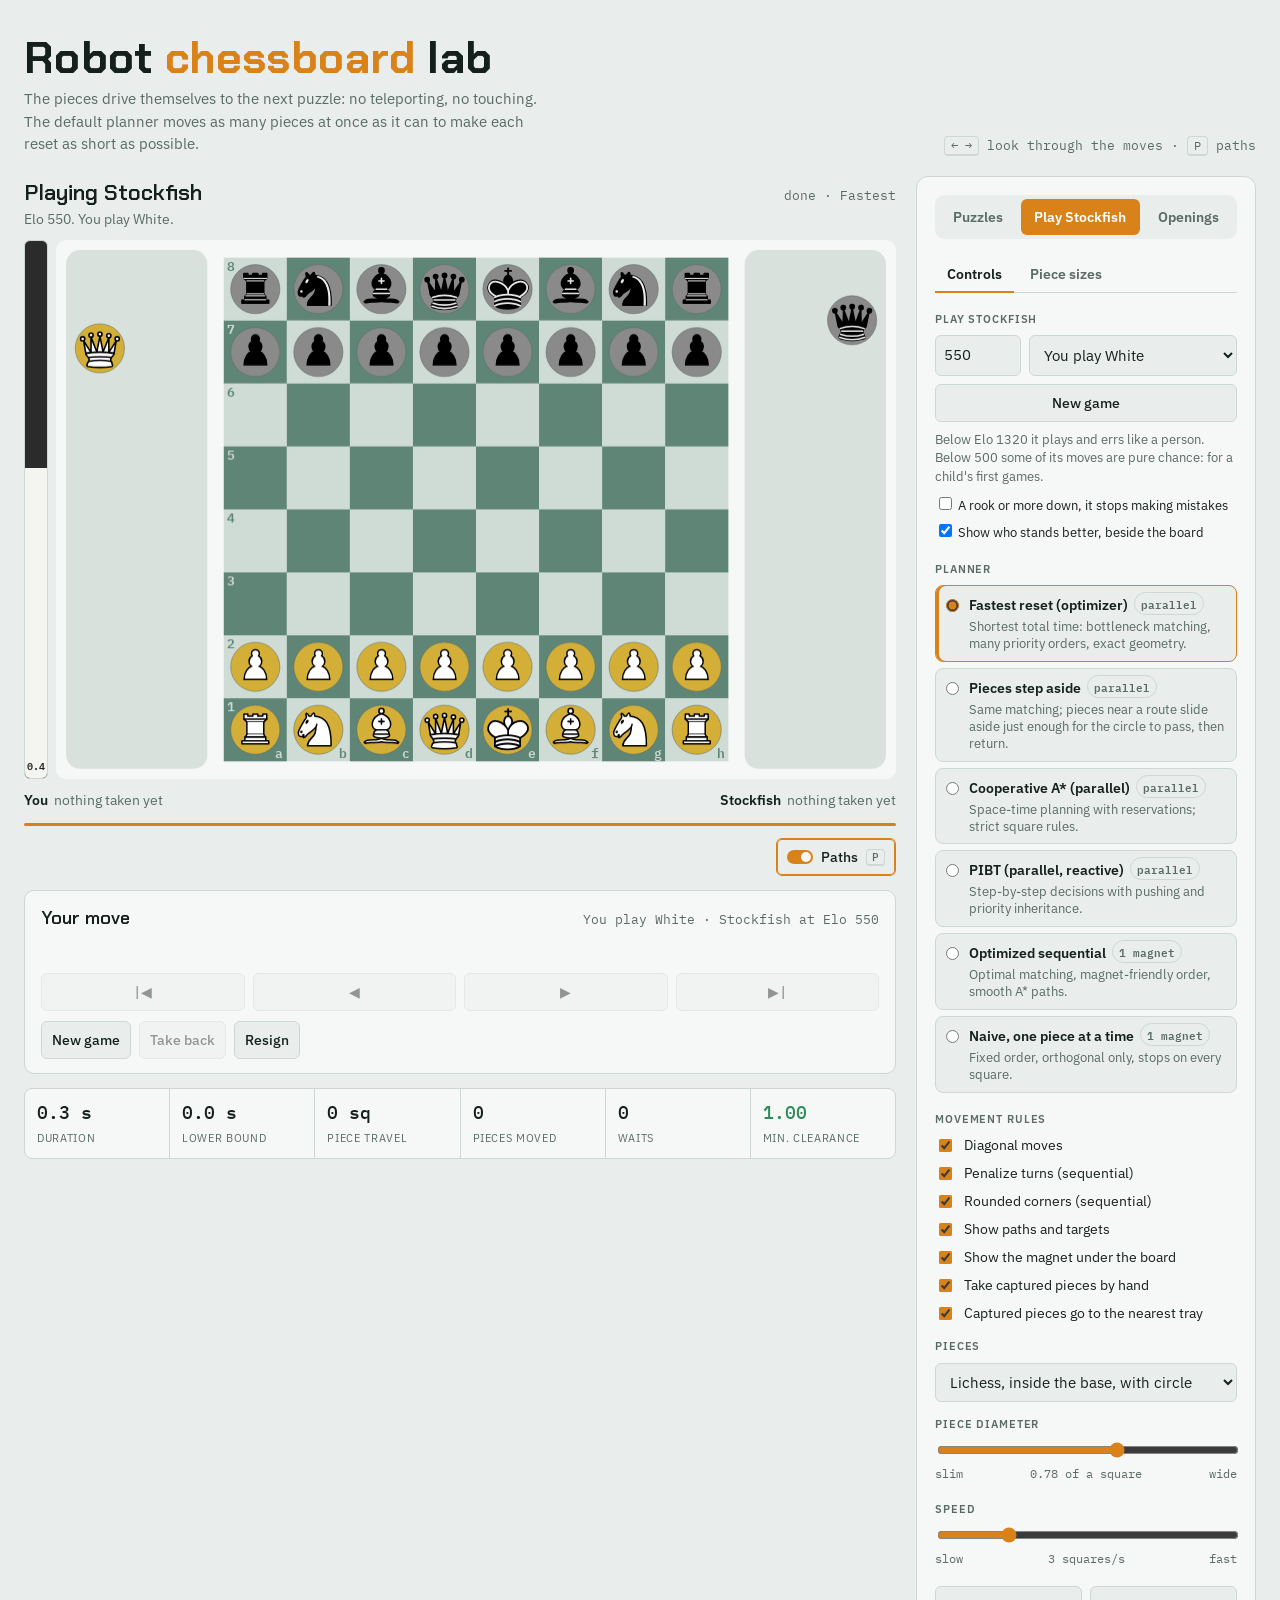
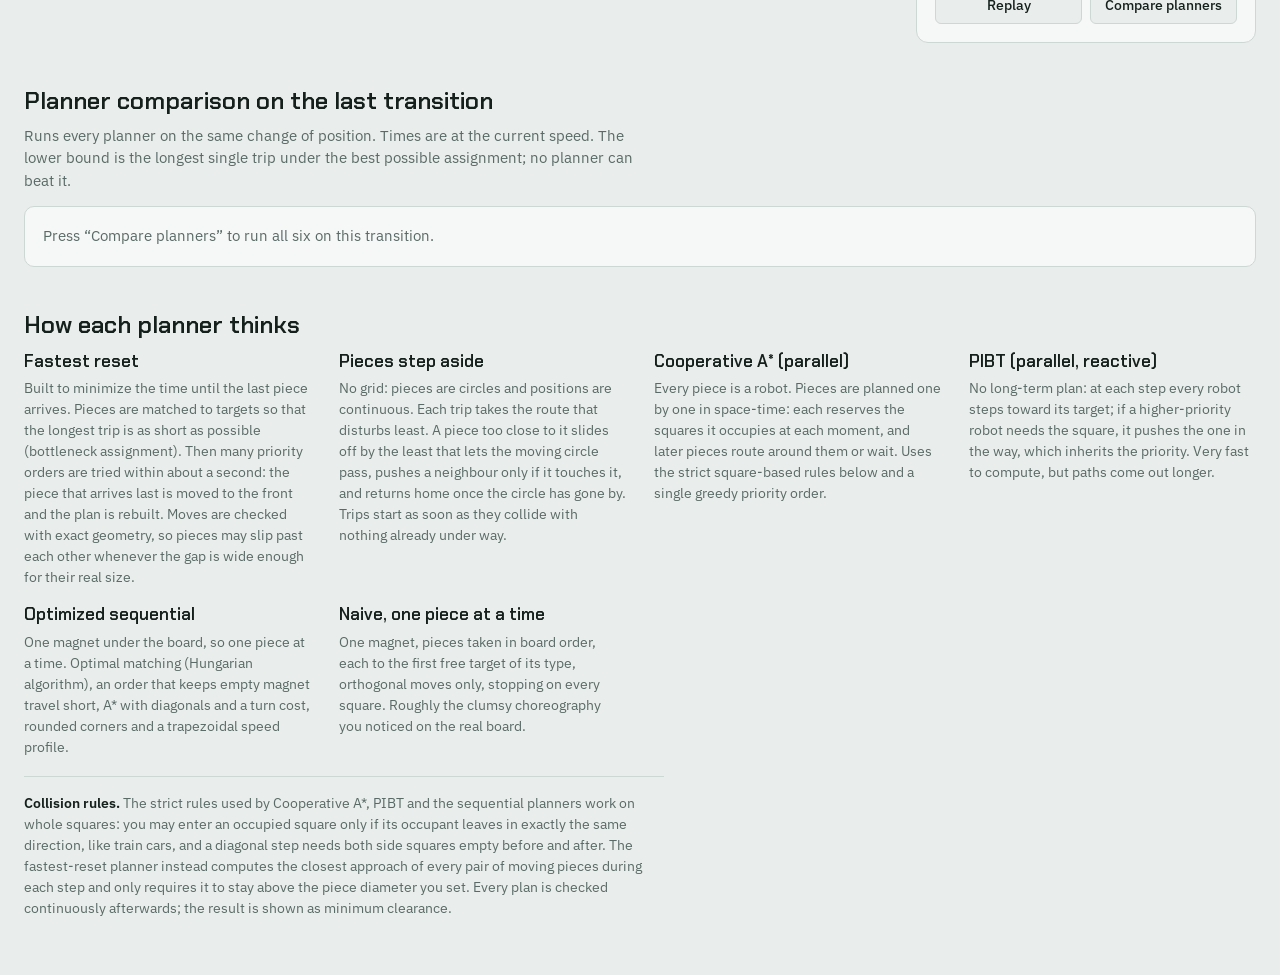
==== static/index.html @ 32d46087 "Openings: the bar showing who stands better, in its games too The bar came only under Play Stockfish" ====
<!doctype html>
<html lang="en">
<head>
<meta charset="utf-8">
<meta name="viewport" content="width=device-width, initial-scale=1, viewport-fit=cover">
<title>Robot Chessboard Lab</title>
<link rel="preconnect" href="https://fonts.googleapis.com">
<link rel="stylesheet" href="https://fonts.googleapis.com/css2?family=Chakra+Petch:wght@500;600;700&family=IBM+Plex+Sans:wght@400;500;600&family=IBM+Plex+Mono:wght@400;500&display=swap">
<link rel="stylesheet" href="css/style.css?v=20261108f">
</head>
<body>
<div class="wrap">
  <header>
    <div>
      <h1>Robot <span>chessboard</span> lab</h1>
      <p class="lede">The pieces drive themselves to the next puzzle: no teleporting, no touching. The default planner moves as many pieces at once as it can to make each reset as short as possible.</p>
    </div>
    <div class="clock" id="keysHelp"><span class="kbd">Space</span> random · <span class="kbd">← →</span> previous / next · <span class="kbd">R</span> reset · <span class="kbd">P</span> paths</div>
  </header>

  <div class="main">
    <div class="stage">
      <div class="readout">
        <div><div class="pz-name"><span id="pzName">Starting position</span> <span class="pz-done" id="pzDone" hidden>✓ Solved</span></div><div class="pz-desc" id="pzDesc">All 32 pieces on their home squares.</div></div>
        <div class="clock" id="clock">ready</div>
      </div>
      <div class="board-row">
        <div class="eval" id="evalBar" role="img" aria-label="Who stands better" hidden><i id="evalWhite"></i><span id="evalLabel"></span></div>
        <canvas id="cv" width="1270" height="860" aria-label="Chessboard with side trays for pieces not in play"></canvas>
      </div>
      <div class="material" id="material" hidden>
        <div class="mat-side" id="matYou"></div>
        <div class="mat-side" id="matBot"></div>
      </div>
      <div class="bar"><i id="prog"></i></div>
      <div class="toolbar">
        <button class="btn" id="prevBtn" type="button"><span aria-hidden="true">◀</span> Previous puzzle <span class="kbd">←</span></button>
        <button class="btn" id="gHint" type="button" hidden>Hint</button>
        <button class="btn" id="gSolution" type="button" hidden>Show solution</button>
        <button class="btn" id="nextBtn" type="button">Next puzzle <span aria-hidden="true">▶</span> <span class="kbd">→</span></button>
        <button class="btn" id="unsolvedBtn" type="button" hidden>Next unsolved</button>
        <span class="spacer"></span>
        <button class="btn toggle" id="trailBtn" type="button" aria-pressed="true"><i></i> Paths <span class="kbd">P</span></button>
      </div>
      <div class="game" id="game" hidden>
        <div class="game-head"><div class="game-status" id="gStatus">Your move</div><div class="clock" id="gMode"></div></div>
        <div class="moves" id="gMoves"></div>
        <div class="row game-promo" id="gPromo" hidden>
          <button class="btn" type="button" data-promo="Q">Queen</button>
          <button class="btn" type="button" data-promo="R">Rook</button>
          <button class="btn" type="button" data-promo="B">Bishop</button>
          <button class="btn" type="button" data-promo="N">Knight</button>
        </div>
        <div class="row game-nav" id="gNav" hidden>
          <button class="btn" id="gFirst" type="button" title="First position (↑ or Home)" aria-label="First position">|◀</button>
          <button class="btn" id="gBack" type="button" title="Move back (←)" aria-label="Move back">◀</button>
          <button class="btn" id="gForward" type="button" title="Move forward (→)" aria-label="Move forward">▶</button>
          <button class="btn" id="gLive" type="button" title="Back to the current move (↓ or End)" aria-label="Back to the current move">▶|</button>
        </div>
        <div class="row">
          <button class="btn" id="gNext" type="button" hidden>Next unsolved <span aria-hidden="true">▶</span></button>
          <button class="btn" id="gRestart" type="button">Restart position</button>
          <button class="btn" id="gUndo" type="button" hidden>Take back</button>
          <button class="btn" id="gResign" type="button" hidden>Resign</button>
        </div>
      </div>
      <div class="stats" id="stats"></div>
      <div class="note" id="note"></div>
    </div>

    <aside>
      <div class="mode-tabs" role="tablist" aria-label="What to do">
        <button class="mode-tab on" id="modePuzzles" type="button">Puzzles</button>
        <button class="mode-tab" id="modePlay" type="button">Play Stockfish</button>
        <button class="mode-tab" id="modeOpenings" type="button">Openings</button>
      </div>
      <div class="side-tabs" role="tablist">
        <button class="side-tab on" id="tabMain" type="button">Controls</button>
        <button class="side-tab" id="tabSizes" type="button">Piece sizes</button>
      </div>
      <div class="panel-sizes" id="panelSizes" hidden>
        <p class="sub" style="margin:0 0 12px;font-size:13px">How much of its circle each symbol fills. At 100% it touches the circle. The board shows every change at once.</p>
        <p class="sub" id="sizesNote" style="margin:0 0 12px;font-size:13px;color:var(--warn)" hidden>These sizes apply to the two “inside the base” themes. Choose one under Controls to see them.</p>
        <div id="sizesRows"></div>
        <button class="btn" id="sizesReset" type="button" style="width:100%;margin-top:12px">Back to the default sizes</button>
        <p class="lbl" style="margin-top:18px">Inside the circle</p>
        <div class="fill-row"><label><input type="checkbox" id="fillOnw" checked> White pieces: fill</label><input type="color" id="fillColorw" value="#d4af37" aria-label="Fill colour for White"></div>
        <div class="fill-row"><label><input type="checkbox" id="fillOnb" checked> Black pieces: fill</label><input type="color" id="fillColorb" value="#8a8a8a" aria-label="Fill colour for Black"></div>
        <p class="sub" style="margin:6px 0 0;font-size:12.5px">Unticked, the space around the symbol stays transparent.</p>
      </div>
      <div class="panel-main" id="panelMain">
      <div class="mode-pane" id="panePuzzles">
      <div class="progress" id="progressBox" hidden>
        <div class="progress-head"><b id="progressText"></b><span id="progressPct"></span></div>
        <div class="progress-bar"><i id="progressFill"></i></div>
        <div class="progress-foot"><span id="progressChapter"></span><button class="link-btn" id="progressReset" type="button">Reset progress</button></div>
      </div>
      <div class="pz-help" id="pzHelp"><b id="pzHelpTitle"></b><p id="pzHelpText"></p></div>
      <button class="go" id="goBtn" type="button">Random puzzle <small id="queueTag">→</small></button>
      <button class="btn" id="resetBtn" type="button">Reset board to starting position</button>
      <div>
        <div id="bookWrap" hidden>
        <p class="lbl">Book</p>
        <select id="bookSel" aria-label="Book" style="margin-bottom:14px"></select>
        </div>
        <div id="poolWrap">
        <p class="lbl" id="poolLbl">Random from</p>
        <select id="poolSel" aria-label="Random pool">
          <option value="all">All positions</option>
        </select>
        </div>
        <p class="lbl" id="pickLbl" style="margin-top:14px">Or pick one</p>
        <select id="pzSel" aria-label="Pick a puzzle"></select>
      </div>
      </div>
      <div class="mode-pane" id="panePlay" hidden>
      <div>
        <p class="lbl">Play Stockfish</p>
        <div class="row">
          <input type="number" id="botElo" min="100" max="3000" step="50" value="550" aria-label="Stockfish Elo" title="Elo, 100 to 3000">
          <select id="botColor" aria-label="Your color">
            <option value="w">You play White</option>
            <option value="b">You play Black</option>
            <option value="r">Random color</option>
          </select>
        </div>
        <button class="btn" id="botBtn" type="button" style="width:100%;margin-top:8px">New game</button>
        <p class="sub" style="margin:8px 0 0;font-size:12.5px">Below Elo 1320 it plays and errs like a person. Below 500 some of its moves are pure chance: for a child's first games.</p>
        <label style="display:block;margin-top:8px;font-size:13px"><input type="checkbox" id="botFight"> A rook or more down, it stops making mistakes</label>
        <label style="display:block;margin-top:6px;font-size:13px"><input type="checkbox" id="evalOn" checked> Show who stands better, beside the board</label>
      </div>
      </div>
      <div class="mode-pane" id="paneOpenings" hidden>
      <div class="ex-setup">
        <div>
          <p class="lbl">I play</p>
          <div class="seg" id="opSide" role="group" aria-label="Your color">
            <button type="button" data-side="w" class="on">White</button><button type="button" data-side="b">Black</button>
          </div>
        </div>
        <div>
          <p class="lbl">Stockfish Elo</p>
          <input type="number" id="opElo" min="100" max="3000" step="50" value="550" aria-label="Stockfish Elo">
        </div>
      </div>
      <button class="go" id="opStart" type="button">New game</button>
      <div class="op-pick" id="exNow"><span class="lbl">Now</span><b id="exNowName">Starting position</b><small id="exNowMoves">Press New game, then pick an opening below: its ghosts show where your pieces go.</small></div>
      <div class="op-pick op-follow" id="exPick" hidden>
        <span class="lbl">You follow</span><b id="exPickName"></b><small id="exPickMoves"></small>
        <div class="row" style="margin-top:8px"><button class="btn" id="exPlay" type="button">Play</button><button class="btn" id="exDrop" type="button">Stop following</button></div>
      </div>
      <div>
        <p class="lbl">Openings still possible · <span id="exCount"></span></p>
        <input type="search" class="op-search" id="opSearch" placeholder="Filter: Najdorf, B90, Ng5" aria-label="Filter the openings" autocomplete="off" hidden>
        <div class="op-list" id="opList"></div>
      </div>
      <label class="op-adv"><input type="checkbox" id="opAdv"> Advanced: show every variation, and a filter</label>
      <label class="op-adv"><input type="checkbox" id="exAlong" checked> Stockfish plays along with the opening you follow</label>
      <label class="op-adv"><input type="checkbox" id="evalOnOp" checked> Show who stands better, beside the board</label>
      <label><span class="lbl">Ghosts</span>
        <select id="opGhosts"><option value="all">All your pieces, at once</option><option value="next">Only your next move</option><option value="off">None</option></select></label>
      <p class="sub" style="margin:0;font-size:12.5px">The list keeps only the openings your game can still turn into, and shrinks with every move, transpositions included. Names and moves: lichess-org/chess-openings (3,865 openings).</p>
      </div>
      <div>
        <p class="lbl">Planner</p>
        <div class="algos" id="algos"></div>
      </div>
      <div>
        <p class="lbl">Movement rules</p>
        <div class="rules">
          <label><input type="checkbox" id="optDiag" checked> Diagonal moves</label>
          <label><input type="checkbox" id="optTurn" checked> Penalize turns (sequential)</label>
          <label><input type="checkbox" id="optSmooth" checked> Rounded corners (sequential)</label>
          <label><input type="checkbox" id="optTrails" checked> Show paths and targets</label>
          <label><input type="checkbox" id="optCar" checked> Show the magnet under the board</label>
          <label><input type="checkbox" id="optHand" checked> Take captured pieces by hand</label>
          <label><input type="checkbox" id="optSide" checked> Captured pieces go to the nearest tray</label>
        </div>
        <p class="lbl" style="margin-top:14px">Pieces</p>
        <select id="pieceTheme" aria-label="Piece theme">
          <option value="discs">Discs</option>
          <option value="classic">Lichess</option>
          <option value="true">Lichess, inside the base</option>
          <option value="ring" selected>Lichess, inside the base, with circle</option>
        </select>
        <p class="lbl" style="margin-top:14px">Piece diameter</p>
        <input type="range" id="diam" min="0.6" max="0.9" step="0.02" value="0.76" aria-label="Piece diameter">
        <div class="speed"><span>slim</span><span id="diamVal">0.76 of a square</span><span>wide</span></div>
      </div>
      <div>
        <p class="lbl">Speed</p>
        <input type="range" id="speed" min="1" max="10" step="0.5" value="3" aria-label="Speed">
        <div class="speed"><span>slow</span><span id="speedVal">3 squares/s</span><span>fast</span></div>
      </div>
      <div class="row">
        <button class="btn" id="replayBtn" type="button" disabled>Replay</button>
        <button class="btn" id="cmpBtn" type="button" disabled>Compare planners</button>
      </div>
      </div>
    </aside>
  </div>

  <section>
    <h2>Planner comparison on the last transition</h2>
    <p class="sub" id="cmpSub">Runs every planner on the same change of position. Times are at the current speed. The lower bound is the longest single trip under the best possible assignment; no planner can beat it.</p>
    <div class="tablewrap"><div class="empty" id="cmpEmpty">The comparison appears after the first transition.</div><table id="cmpTable" hidden>
      <thead><tr><th>Planner</th><th class="num">Duration</th><th class="num">vs. lower bound</th><th class="num">Piece travel</th><th class="num">Empty magnet travel</th><th class="num">Pieces moved</th><th class="num">Detours / waits</th><th class="num">Min. clearance</th><th class="num">Compute</th><th></th></tr></thead>
      <tbody id="cmpBody"></tbody></table></div>
  </section>

  <section>
    <h2>How each planner thinks</h2>
    <div class="cols">
      <article><h3>Fastest reset</h3><p>Built to minimize the time until the last piece arrives. Pieces are matched to targets so that the longest trip is as short as possible (bottleneck assignment). Then many priority orders are tried within about a second: the piece that arrives last is moved to the front and the plan is rebuilt. Moves are checked with exact geometry, so pieces may slip past each other whenever the gap is wide enough for their real size.</p></article>
      <article><h3>Pieces step aside</h3><p>No grid: pieces are circles and positions are continuous. Each trip takes the route that disturbs least. A piece too close to it slides off by the least that lets the moving circle pass, pushes a neighbour only if it touches it, and returns home once the circle has gone by. Trips start as soon as they collide with nothing already under way.</p></article>
      <article><h3>Cooperative A* (parallel)</h3><p>Every piece is a robot. Pieces are planned one by one in space-time: each reserves the squares it occupies at each moment, and later pieces route around them or wait. Uses the strict square-based rules below and a single greedy priority order.</p></article>
      <article><h3>PIBT (parallel, reactive)</h3><p>No long-term plan: at each step every robot steps toward its target; if a higher-priority robot needs the square, it pushes the one in the way, which inherits the priority. Very fast to compute, but paths come out longer.</p></article>
      <article><h3>Optimized sequential</h3><p>One magnet under the board, so one piece at a time. Optimal matching (Hungarian algorithm), an order that keeps empty magnet travel short, A* with diagonals and a turn cost, rounded corners and a trapezoidal speed profile.</p></article>
      <article><h3>Naive, one piece at a time</h3><p>One magnet, pieces taken in board order, each to the first free target of its type, orthogonal moves only, stopping on every square. Roughly the clumsy choreography you noticed on the real board.</p></article>
    </div>
    <div class="rulebox">
      <b>Collision rules.</b> The strict rules used by Cooperative A*, PIBT and the sequential planners work on whole squares: you may enter an occupied square only if its occupant leaves in exactly the same direction, like train cars, and a diagonal step needs both side squares empty before and after. The fastest-reset planner instead computes the closest approach of every pair of moving pieces during each step and only requires it to stay above the piece diameter you set. Every plan is checked continuously afterwards; the result is shown as minimum clearance.
    </div>
  </section>
</div>

<script src="js/engine.js?v=20261108f"></script>
<script src="js/puzzles.js?v=20261108f"></script>
<script src="js/twins.js?v=20261108f"></script>
<script>if (/^(localhost$|127\.)/.test(location.hostname)) document.write('<script src="js/puzzles-private.js"><\/script>');</script>
<script src="js/chess.js?v=20261108f"></script>
<script src="js/pieces.js?v=20261108f"></script>
<script src="js/app.js?v=20261108f"></script>
<script src="js/openings.js?v=20261108f"></script>
</body>
</html>
---- static/css/style.css ----
/* Layout: tabla fizică în stânga ca instrument de laborator, panou de comandă în dreapta, tabel comparativ dedesubt */
:root {
  --bg: #e9eeec; --panel: #f6f8f7; --ink: #15201d; --muted: #5a6a66; --line: #cdd7d3;
  --sq-light: #cfdcd5; --sq-dark: #5f8577; --tray: #d9e1dd; --tray-slot: #c5d0cb;
  --accent: #d9821a; --accent-ink: #ffffff; --good: #2f8a57; --warn: #b8571d;
  --pw: #f5f3ec; --pw-ink: #1d2320; --pb: #262d2b; --pb-ink: #efede6; --shadow: rgba(10,25,20,.28);
  --f-display: 'Chakra Petch', 'Segoe UI', system-ui, sans-serif;
  --f-body: 'IBM Plex Sans', 'Segoe UI', system-ui, sans-serif;
  --f-mono: 'IBM Plex Mono', ui-monospace, 'SFMono-Regular', Menlo, monospace;
}
@media (prefers-color-scheme: dark) { :root:not([data-theme="light"]) {
  --bg: #0e1412; --panel: #151d1a; --ink: #e3ebe7; --muted: #8d9e98; --line: #27332f;
  --sq-light: #a3b7ad; --sq-dark: #436a5c; --tray: #1b2522; --tray-slot: #26332f;
  --accent: #f0a043; --accent-ink: #1a1208; --good: #5cc28a; --warn: #f08a4b;
  --pw: #f1efe7; --pw-ink: #1d2320; --pb: #1c2321; --pb-ink: #ece9e1; --shadow: rgba(0,0,0,.55);
  color-scheme: dark; } }
:root[data-theme="dark"] {
  --bg: #0e1412; --panel: #151d1a; --ink: #e3ebe7; --muted: #8d9e98; --line: #27332f;
  --sq-light: #a3b7ad; --sq-dark: #436a5c; --tray: #1b2522; --tray-slot: #26332f;
  --accent: #f0a043; --accent-ink: #1a1208; --good: #5cc28a; --warn: #f08a4b;
  --pw: #f1efe7; --pw-ink: #1d2320; --pb: #1c2321; --pb-ink: #ece9e1; --shadow: rgba(0,0,0,.55);
  color-scheme: dark; }
* { box-sizing: border-box; }
body { background: var(--bg); color: var(--ink); font-family: var(--f-body); font-size: 15px; line-height: 1.5; }
.wrap { max-width: 1560px; margin: 0 auto; padding-block: 28px 48px;
  padding-left: max(16px, env(safe-area-inset-left, 0px)); padding-right: max(16px, env(safe-area-inset-right, 0px)); }
header { display: flex; flex-wrap: wrap; align-items: end; justify-content: space-between; gap: 12px 32px; margin-bottom: 20px; }
h1 { font-family: var(--f-display); font-weight: 700; font-size: clamp(28px, 4.4vw, 44px); line-height: 1; letter-spacing: .01em; margin: 0; text-wrap: balance; }
h1 span { color: var(--accent); }
.lede { color: var(--muted); max-width: 58ch; margin: 8px 0 0; }
.kbd { font-family: var(--f-mono); font-size: 12px; border: 1px solid var(--line); border-bottom-width: 2px; padding: 1px 6px; border-radius: 4px; color: var(--muted); }
.main { display: grid; grid-template-columns: minmax(0, 1fr) 340px; gap: 20px; align-items: start; }
@media (max-width: 940px) { .main { grid-template-columns: minmax(0, 1fr); } }
.stage { min-width: 0; }
.readout { display: flex; flex-wrap: wrap; align-items: baseline; justify-content: space-between; gap: 6px 16px; margin-bottom: 10px; }
.pz-name { font-family: var(--f-display); font-weight: 600; font-size: 22px; }
.pz-desc { color: var(--muted); font-size: 14px; }
.clock { font-family: var(--f-mono); font-size: 13px; color: var(--muted); font-variant-numeric: tabular-nums; }
canvas { display: block; width: 100%; height: auto; border-radius: 10px; background: var(--panel); touch-action: manipulation; }
.board-row { display: flex; gap: 8px; align-items: stretch; }
.board-row canvas { flex: 1 1 0; min-width: 0; width: auto; }
.eval { position: relative; flex: 0 0 24px; border-radius: 6px; overflow: hidden; background: #2b2b2b; border: 1px solid var(--line); }
.eval[hidden] { display: none; }
.eval i { position: absolute; left: 0; right: 0; bottom: 0; height: 50%; background: #f4f4f1; transition: height .35s ease; }
.eval.flip i { top: 0; bottom: auto; }
.eval span { position: absolute; left: 0; right: 0; text-align: center; font: 600 10px var(--f-mono); letter-spacing: -.3px; }
@media (prefers-reduced-motion: reduce) { .eval i { transition: none; } }
.material { display: flex; flex-wrap: wrap; justify-content: space-between; gap: 6px 18px; margin-top: 8px; font-size: 13.5px; }
.material[hidden] { display: none; }
.mat-side { display: flex; align-items: center; gap: 6px; min-height: 26px; min-width: 0; flex-wrap: wrap; }
.mat-side b { font-weight: 600; }
.mat-side .pcs { display: inline-flex; flex-wrap: wrap; }
.mat-side .pcs img { width: 22px; height: 22px; margin-right: -7px; }
.mat-side .pcs img.gap { margin-left: 8px; }
.mat-side em { font-style: normal; font-family: var(--f-mono); font-weight: 600; color: var(--good); margin-left: 9px; }
.mat-side .none { color: var(--muted); }
.bar { height: 3px; background: var(--line); border-radius: 2px; margin-top: 10px; overflow: hidden; }
.bar i { display: block; height: 100%; width: 0; background: var(--accent); }
.stats { display: grid; grid-template-columns: repeat(auto-fit, minmax(118px, 1fr)); gap: 1px; margin-top: 14px; background: var(--line); border: 1px solid var(--line); border-radius: 8px; overflow: hidden; }
.stat { background: var(--panel); padding: 10px 12px; min-width: 0; }
.stat b { display: block; font-family: var(--f-mono); font-weight: 500; font-size: 18px; font-variant-numeric: tabular-nums; }
.stat span { font-size: 11px; text-transform: uppercase; letter-spacing: .06em; color: var(--muted); }
.stat.ok b { color: var(--good); } .stat.bad b { color: var(--warn); }
.note { margin-top: 10px; font-size: 13px; color: var(--warn); min-height: 1em; }
aside { display: flex; flex-direction: column; gap: 18px; background: var(--panel); border: 1px solid var(--line); border-radius: 12px; padding: 18px; }
.go { appearance: none; border: 0; cursor: pointer; width: 100%; background: var(--accent); color: var(--accent-ink);
  font-family: var(--f-display); font-weight: 700; font-size: 19px; letter-spacing: .02em; padding: 14px 16px; border-radius: 8px;
  display: flex; justify-content: space-between; align-items: center; transition: transform .12s ease, filter .12s; }
.go:hover { filter: brightness(1.05); } .go:active { transform: translateY(1px); }
.go small { font-family: var(--f-mono); font-weight: 400; font-size: 12px; opacity: .8; }
:focus-visible { outline: 2px solid var(--accent); outline-offset: 2px; }
.lbl { font-size: 11px; text-transform: uppercase; letter-spacing: .08em; color: var(--muted); margin: 0 0 8px; font-weight: 600; }
select { width: 100%; font: inherit; color: var(--ink); background: var(--bg); border: 1px solid var(--line); border-radius: 6px; padding: 8px 10px; }
.algos { display: grid; gap: 6px; }
.algo { display: grid; grid-template-columns: auto 1fr; gap: 2px 10px; align-items: start; padding: 9px 10px; border: 1px solid var(--line); border-radius: 8px; cursor: pointer; background: var(--bg); }
.algo input { margin: 4px 0 0; accent-color: var(--accent); }
.algo strong { font-weight: 600; font-size: 14px; }
.algo em { grid-column: 2; font-style: normal; font-size: 12.5px; color: var(--muted); line-height: 1.35; }
.algo:has(input:checked) { border-color: var(--accent); box-shadow: inset 3px 0 0 var(--accent); }
.tag { font-family: var(--f-mono); font-size: 10.5px; padding: 1px 6px; border-radius: 99px; border: 1px solid var(--line); color: var(--muted); margin-left: 6px; vertical-align: 1px; }
.rules { display: grid; gap: 7px; }
.rules label { display: flex; gap: 9px; align-items: center; font-size: 14px; cursor: pointer; }
.rules input { accent-color: var(--accent); }
.row { display: flex; gap: 8px; }
.btn { appearance: none; flex: 1; cursor: pointer; font: 500 13.5px var(--f-body); color: var(--ink); background: var(--bg); border: 1px solid var(--line); border-radius: 6px; padding: 9px 10px; }
.btn:hover { border-color: var(--muted); }
.btn[disabled] { opacity: .45; cursor: default; }
input[type=range] { width: 100%; accent-color: var(--accent); }
input[type=number] { width: 86px; flex: none; font: inherit; color: var(--ink); background: var(--bg); border: 1px solid var(--line); border-radius: 6px; padding: 8px; }
.speed { display: flex; justify-content: space-between; font-family: var(--f-mono); font-size: 12px; color: var(--muted); }
section { margin-top: 40px; }
h2 { font-family: var(--f-display); font-weight: 600; font-size: 24px; margin: 0 0 6px; text-wrap: balance; }
.sub { color: var(--muted); margin: 0 0 14px; max-width: 70ch; }
.tablewrap { overflow-x: auto; border: 1px solid var(--line); border-radius: 10px; background: var(--panel); }
table { border-collapse: collapse; width: 100%; min-width: 720px; font-size: 14px; }
th, td { text-align: left; padding: 10px 12px; border-bottom: 1px solid var(--line); white-space: nowrap; }
th { font-size: 11px; text-transform: uppercase; letter-spacing: .06em; color: var(--muted); font-weight: 600; }
td.num { font-family: var(--f-mono); font-variant-numeric: tabular-nums; text-align: right; }
th.num { text-align: right; }
tr:last-child td { border-bottom: 0; }
td.best { color: var(--good); font-weight: 500; }
.meter { display: inline-block; height: 6px; border-radius: 3px; background: var(--accent); vertical-align: middle; margin-right: 8px; opacity: .8; }
.empty { padding: 18px; color: var(--muted); }
.cols { display: grid; grid-template-columns: repeat(auto-fit, minmax(260px, 1fr)); gap: 14px 28px; }
.cols article { min-width: 0; }
.cols h3 { font-family: var(--f-display); font-size: 17px; margin: 0 0 4px; font-weight: 600; }
.cols p { margin: 0; color: var(--muted); font-size: 14px; max-width: 62ch; }
.rulebox { margin-top: 18px; border-top: 1px solid var(--line); padding-top: 16px; font-size: 14px; color: var(--muted); max-width: 80ch; }
.rulebox b { color: var(--ink); font-weight: 600; }
.toolbar { display: flex; flex-wrap: wrap; gap: 8px; margin-top: 12px; align-items: center; }
.toolbar .btn { flex: 0 1 auto; display: inline-flex; align-items: center; gap: 8px; }
.toolbar .btn .kbd { padding: 0 5px; font-size: 11px; }
.toolbar .spacer { flex: 1 1 auto; }
.toggle[aria-pressed="true"] { border-color: var(--accent); color: var(--ink); box-shadow: inset 0 0 0 1px var(--accent); }
.toggle i { width: 26px; height: 14px; border-radius: 7px; background: var(--line); position: relative; flex: none; transition: background .15s; }
.toggle i::after { content: ""; position: absolute; top: 2px; left: 2px; width: 10px; height: 10px; border-radius: 50%; background: var(--panel); transition: transform .15s; }
.toggle[aria-pressed="true"] i { background: var(--accent); }
.toggle[aria-pressed="true"] i::after { transform: translateX(12px); }
.game { margin-top: 14px; border: 1px solid var(--line); border-radius: 10px; background: var(--panel); padding: 14px 16px; display: grid; gap: 10px; }
.game-head { display: flex; flex-wrap: wrap; justify-content: space-between; align-items: baseline; gap: 6px 14px; }
.game-status { font-family: var(--f-display); font-weight: 600; font-size: 18px; }
.game-status.win { color: var(--good); } .game-status.lose { color: var(--warn); }
.moves { font-family: var(--f-mono); font-size: 13.5px; color: var(--muted); min-height: 1.4em; overflow-wrap: anywhere; }
.moves b { color: var(--ink); font-weight: 500; }
.moves .mv { cursor: pointer; border-radius: 3px; padding: 0 2px; }
.moves .mv:hover { color: var(--ink); }
.moves .mv.on { color: var(--ink); background: var(--line); }
.game-nav[hidden], .game-promo[hidden] { display: none; }
.game .game-promo .btn { flex: 1 1 0; }
.game .game-nav .btn { flex: 1 1 0; font-family: var(--f-mono); }
.btn.confirm { border-color: var(--warn); color: var(--warn); }
.game .row { flex-wrap: wrap; }
.game .btn { flex: 0 1 auto; }
canvas.clickable { cursor: pointer; }
@media (prefers-reduced-motion: reduce) { .go { transition: none; } }
canvas.holding { cursor: grabbing; }
#cv.clickable { touch-action: none; }
#cv.dragging { cursor: grabbing; }
.mode-tabs { display: grid; grid-template-columns: repeat(3, auto); gap: 4px; padding: 4px; background: var(--bg); border-radius: 9px; }
.mode-tab { appearance: none; border: 0; background: none; cursor: pointer; font: 600 13.5px var(--f-body); color: var(--muted); padding: 9px 6px; border-radius: 6px; }
.mode-tab.on { background: var(--accent); color: var(--accent-ink); }
.mode-pane { display: grid; gap: inherit; }
.mode-pane[hidden], .toolbar .btn[hidden], .go[hidden] { display: none; }
.progress { display: grid; gap: 7px; }
.progress[hidden] { display: none; }
.progress-head, .progress-foot { display: flex; justify-content: space-between; align-items: baseline; gap: 10px; font-size: 13px; color: var(--muted); }
.progress-head b { color: var(--ink); font-weight: 600; font-size: 14px; }
.progress-head span { font-family: var(--f-mono); color: var(--ink); }
.progress-bar { height: 10px; border-radius: 99px; background: var(--bg); overflow: hidden; }
.progress-bar i { display: block; height: 100%; width: 0; background: var(--good); border-radius: 99px; transition: width .5s ease; }
.link-btn { appearance: none; border: 0; background: none; padding: 0; cursor: pointer; font: inherit; font-size: 12px; color: var(--muted); text-decoration: underline; }
.pz-help { border-left: 3px solid var(--accent); padding: 2px 0 2px 11px; }
.pz-help b { font-weight: 600; font-size: 14px; }
.pz-help p { margin: 4px 0 0; font-size: 13px; line-height: 1.45; color: var(--muted); }
.pz-help:not(:has(b:not(:empty))) { display: none; }
.pz-done { font: 600 14px var(--f-body); color: var(--good); white-space: nowrap; }
.pz-done[hidden] { display: none; }
canvas.cheer-canvas { position: fixed; inset: 0; display: block; width: 100vw; height: 100vh; max-width: none; pointer-events: none; z-index: 50; background: transparent; border: 0; border-radius: 0; box-shadow: none; margin: 0; }
.cheer-banner { position: fixed; left: 50%; top: 38%; transform: translate(-50%, -50%); pointer-events: none; z-index: 51; padding: 16px 30px; border-radius: 14px; background: var(--panel); color: var(--ink); border: 2px solid var(--accent); box-shadow: 0 12px 40px rgba(0,0,0,.28); text-align: center; animation: cheer 3s ease both; max-width: calc(100vw - 32px); }
.cheer-banner b { display: block; font: 700 30px var(--f-display); color: var(--accent); }
.cheer-banner span { display: block; margin-top: 3px; font-size: 14px; color: var(--muted); }
@keyframes cheer { 0% { opacity: 0; transform: translate(-50%, -50%) scale(.7); } 10% { opacity: 1; transform: translate(-50%, -50%) scale(1.04); } 16% { transform: translate(-50%, -50%) scale(1); } 80% { opacity: 1; } 100% { opacity: 0; transform: translate(-50%, -50%) scale(1); } }
.side-tabs { display: flex; gap: 4px; border-bottom: 1px solid var(--line); }
.side-tab { appearance: none; border: 0; background: none; cursor: pointer; font: 600 13.5px var(--f-body); color: var(--muted); padding: 8px 12px; border-bottom: 2px solid transparent; margin-bottom: -1px; }
.side-tab.on { color: var(--ink); border-bottom-color: var(--accent); }
.panel-main { display: grid; gap: inherit; min-width: 0; }
.panel-main[hidden], .panel-sizes[hidden] { display: none; }
.size-row { display: grid; grid-template-columns: 30px 50px minmax(0, 1fr) 72px 12px; align-items: center; gap: 8px; padding: 5px 0; font-size: 13px; }
.size-row img { width: 30px; height: 30px; }
.size-row input[type=number] { width: 100%; padding: 6px; }
.size-row i { font-style: normal; color: var(--muted); }
.fill-row { display: flex; align-items: center; justify-content: space-between; gap: 10px; padding: 4px 0; font-size: 13px; }
.fill-row input[type=color] { width: 44px; height: 28px; padding: 2px; border: 1px solid var(--line); border-radius: 6px; background: var(--bg); cursor: pointer; }

/* openings: a search, the popular families, a list, and two choices */
.op-search { width: 100%; box-sizing: border-box; font: inherit; color: var(--ink); background: var(--bg); border: 1px solid var(--line); border-radius: 6px; padding: 8px 10px; }
.op-chips { display: flex; flex-wrap: wrap; gap: 6px; }
.op-chip { appearance: none; border: 1px solid var(--line); background: var(--bg); color: var(--ink); border-radius: 99px; padding: 4px 10px; font: 12.5px var(--f-body); cursor: pointer; }
.op-chip:hover { border-color: var(--accent); }
.op-chip.on { background: var(--accent); color: var(--accent-ink); border-color: transparent; }
.op-list { height: 340px; overflow-y: auto; border: 1px solid var(--line); border-radius: 8px; background: var(--bg); }
.op-row { display: block; width: 100%; text-align: left; appearance: none; border: 0; border-bottom: 1px solid var(--line); background: none; color: var(--ink); padding: 8px 10px; cursor: pointer; font: 13.5px/1.3 var(--f-body); }
.op-row:hover { background: var(--panel); }
.op-row.on { background: var(--panel); box-shadow: inset 3px 0 0 var(--accent); font-weight: 600; }
.op-row small { display: block; color: var(--muted); font: 11.5px var(--f-mono); margin-top: 3px; white-space: nowrap; overflow: hidden; text-overflow: ellipsis; font-weight: 400; }
.op-row .n { float: right; margin-left: 8px; color: var(--muted); font: 12px var(--f-mono); }
.op-row .ok { color: var(--good); font-weight: 600; }
.op-back { font-weight: 600; color: var(--accent); }
.op-empty { margin: 0; padding: 14px 10px; color: var(--muted); font-size: 13px; }
.seg { display: grid; grid-template-columns: 1fr 1fr; gap: 4px; padding: 4px; background: var(--bg); border-radius: 9px; }
.seg button { appearance: none; border: 0; background: none; cursor: pointer; font: 600 14px var(--f-body); color: var(--muted); padding: 8px 6px; border-radius: 6px; }
.seg button.on { background: var(--ink); color: var(--panel); }
.op-pick { border: 1px solid var(--line); border-left: 3px solid var(--accent); border-radius: 8px; padding: 10px 12px; background: var(--bg); }
.op-pick b { display: block; font-size: 14px; }
.op-pick small { display: block; margin-top: 4px; color: var(--muted); font: 12px/1.5 var(--f-mono); }
.op-adv { font-size: 13px; color: var(--muted); cursor: pointer; }
#opElo { width: 100%; box-sizing: border-box; }
.ex-setup { display: grid; grid-template-columns: 1fr 110px; gap: 12px; align-items: end; }
.op-pick .lbl { display: block; margin-bottom: 2px; }
.op-follow { border-left-color: var(--good); }
.op-row.sub { padding-left: 24px; font-size: 13px; }
.op-row .fam-open { color: var(--accent); }
.op-div { margin: 0; padding: 7px 10px; font: 600 11px var(--f-body); letter-spacing: .06em; text-transform: uppercase; color: var(--muted); background: var(--panel); border-bottom: 1px solid var(--line); }
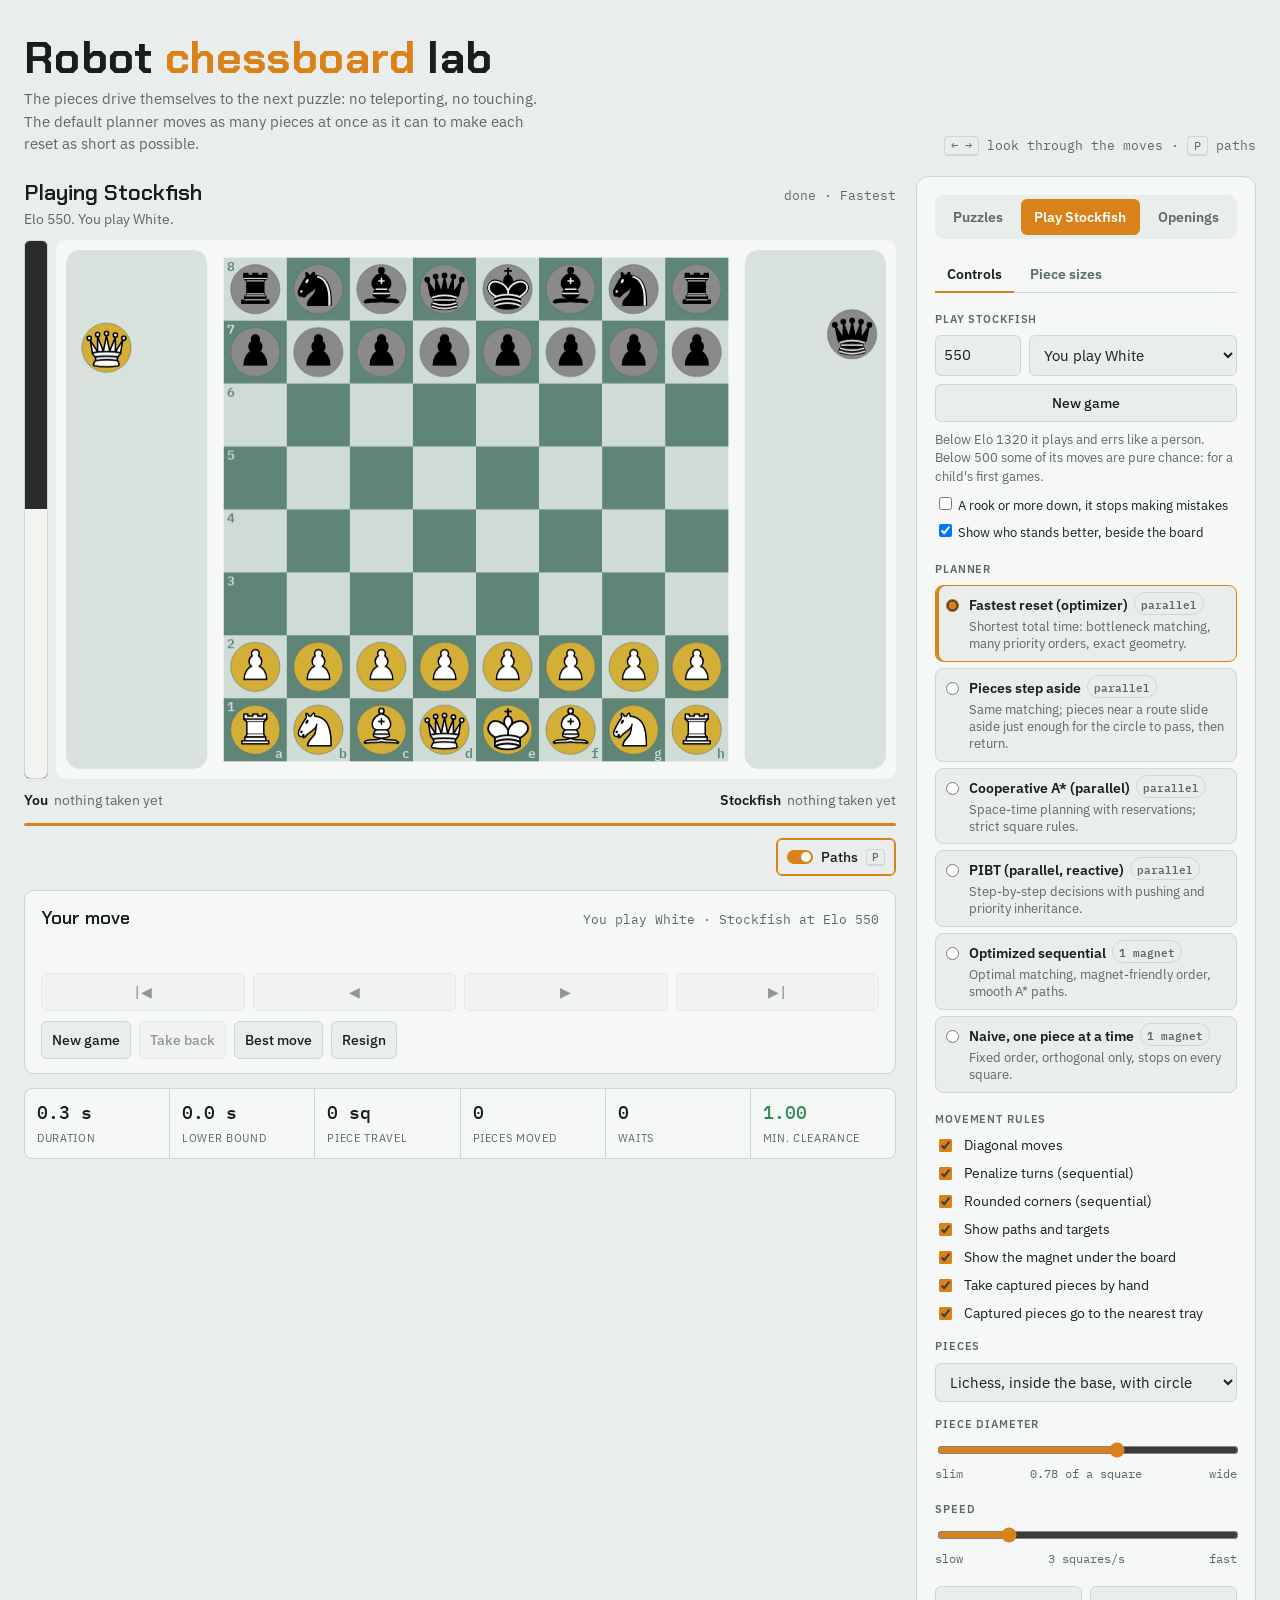
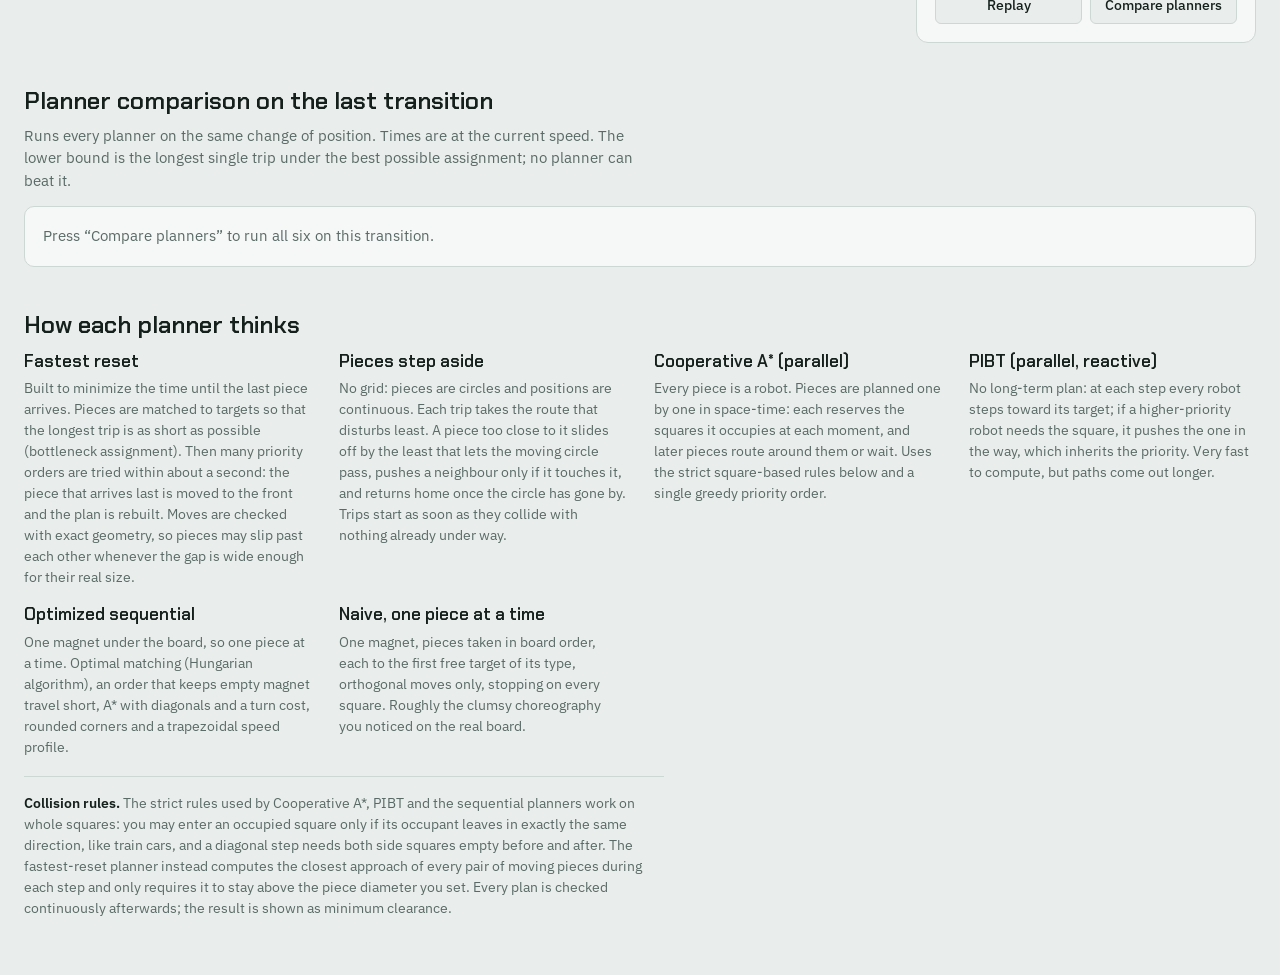
==== commit ac43e364: "Best move: Stockfish at full strength shows your best move with an arrow In a game against Stockfish" ====
--- a/static/index.html
+++ b/static/index.html
@@ -6,7 +6,7 @@
 <title>Robot Chessboard Lab</title>
 <link rel="preconnect" href="https://fonts.googleapis.com">
 <link rel="stylesheet" href="https://fonts.googleapis.com/css2?family=Chakra+Petch:wght@500;600;700&family=IBM+Plex+Sans:wght@400;500;600&family=IBM+Plex+Mono:wght@400;500&display=swap">
-<link rel="stylesheet" href="css/style.css?v=20261108f">
+<link rel="stylesheet" href="css/style.css?v=20261108h">
 </head>
 <body>
 <div class="wrap">
@@ -61,6 +61,7 @@
           <button class="btn" id="gNext" type="button" hidden>Next unsolved <span aria-hidden="true">▶</span></button>
           <button class="btn" id="gRestart" type="button">Restart position</button>
           <button class="btn" id="gUndo" type="button" hidden>Take back</button>
+          <button class="btn" id="gBest" type="button" hidden>Best move</button>
           <button class="btn" id="gResign" type="button" hidden>Resign</button>
         </div>
       </div>
@@ -224,13 +225,13 @@
   </section>
 </div>
 
-<script src="js/engine.js?v=20261108f"></script>
-<script src="js/puzzles.js?v=20261108f"></script>
-<script src="js/twins.js?v=20261108f"></script>
+<script src="js/engine.js?v=20261108h"></script>
+<script src="js/puzzles.js?v=20261108h"></script>
+<script src="js/twins.js?v=20261108h"></script>
 <script>if (/^(localhost$|127\.)/.test(location.hostname)) document.write('<script src="js/puzzles-private.js"><\/script>');</script>
-<script src="js/chess.js?v=20261108f"></script>
-<script src="js/pieces.js?v=20261108f"></script>
-<script src="js/app.js?v=20261108f"></script>
-<script src="js/openings.js?v=20261108f"></script>
+<script src="js/chess.js?v=20261108h"></script>
+<script src="js/pieces.js?v=20261108h"></script>
+<script src="js/app.js?v=20261108h"></script>
+<script src="js/openings.js?v=20261108h"></script>
 </body>
 </html>
--- a/static/css/style.css
+++ b/static/css/style.css
@@ -3,7 +3,7 @@
   --bg: #e9eeec; --panel: #f6f8f7; --ink: #15201d; --muted: #5a6a66; --line: #cdd7d3;
   --sq-light: #cfdcd5; --sq-dark: #5f8577; --tray: #d9e1dd; --tray-slot: #c5d0cb;
   --accent: #d9821a; --accent-ink: #ffffff; --good: #2f8a57; --warn: #b8571d;
-  --pw: #f5f3ec; --pw-ink: #1d2320; --pb: #262d2b; --pb-ink: #efede6; --shadow: rgba(10,25,20,.28);
+  --pw: #f5f3ec; --pw-ink: #1d2320; --pb: #262d2b; --pb-ink: #efede6; --shadow: rgba(10,25,20,.28); --arrow: #17796b;
   --f-display: 'Chakra Petch', 'Segoe UI', system-ui, sans-serif;
   --f-body: 'IBM Plex Sans', 'Segoe UI', system-ui, sans-serif;
   --f-mono: 'IBM Plex Mono', ui-monospace, 'SFMono-Regular', Menlo, monospace;
@@ -12,13 +12,13 @@
   --bg: #0e1412; --panel: #151d1a; --ink: #e3ebe7; --muted: #8d9e98; --line: #27332f;
   --sq-light: #a3b7ad; --sq-dark: #436a5c; --tray: #1b2522; --tray-slot: #26332f;
   --accent: #f0a043; --accent-ink: #1a1208; --good: #5cc28a; --warn: #f08a4b;
-  --pw: #f1efe7; --pw-ink: #1d2320; --pb: #1c2321; --pb-ink: #ece9e1; --shadow: rgba(0,0,0,.55);
+  --pw: #f1efe7; --pw-ink: #1d2320; --pb: #1c2321; --pb-ink: #ece9e1; --shadow: rgba(0,0,0,.55); --arrow: #2fae98;
   color-scheme: dark; } }
 :root[data-theme="dark"] {
   --bg: #0e1412; --panel: #151d1a; --ink: #e3ebe7; --muted: #8d9e98; --line: #27332f;
   --sq-light: #a3b7ad; --sq-dark: #436a5c; --tray: #1b2522; --tray-slot: #26332f;
   --accent: #f0a043; --accent-ink: #1a1208; --good: #5cc28a; --warn: #f08a4b;
-  --pw: #f1efe7; --pw-ink: #1d2320; --pb: #1c2321; --pb-ink: #ece9e1; --shadow: rgba(0,0,0,.55);
+  --pw: #f1efe7; --pw-ink: #1d2320; --pb: #1c2321; --pb-ink: #ece9e1; --shadow: rgba(0,0,0,.55); --arrow: #2fae98;
   color-scheme: dark; }
 * { box-sizing: border-box; }
 body { background: var(--bg); color: var(--ink); font-family: var(--f-body); font-size: 15px; line-height: 1.5; }
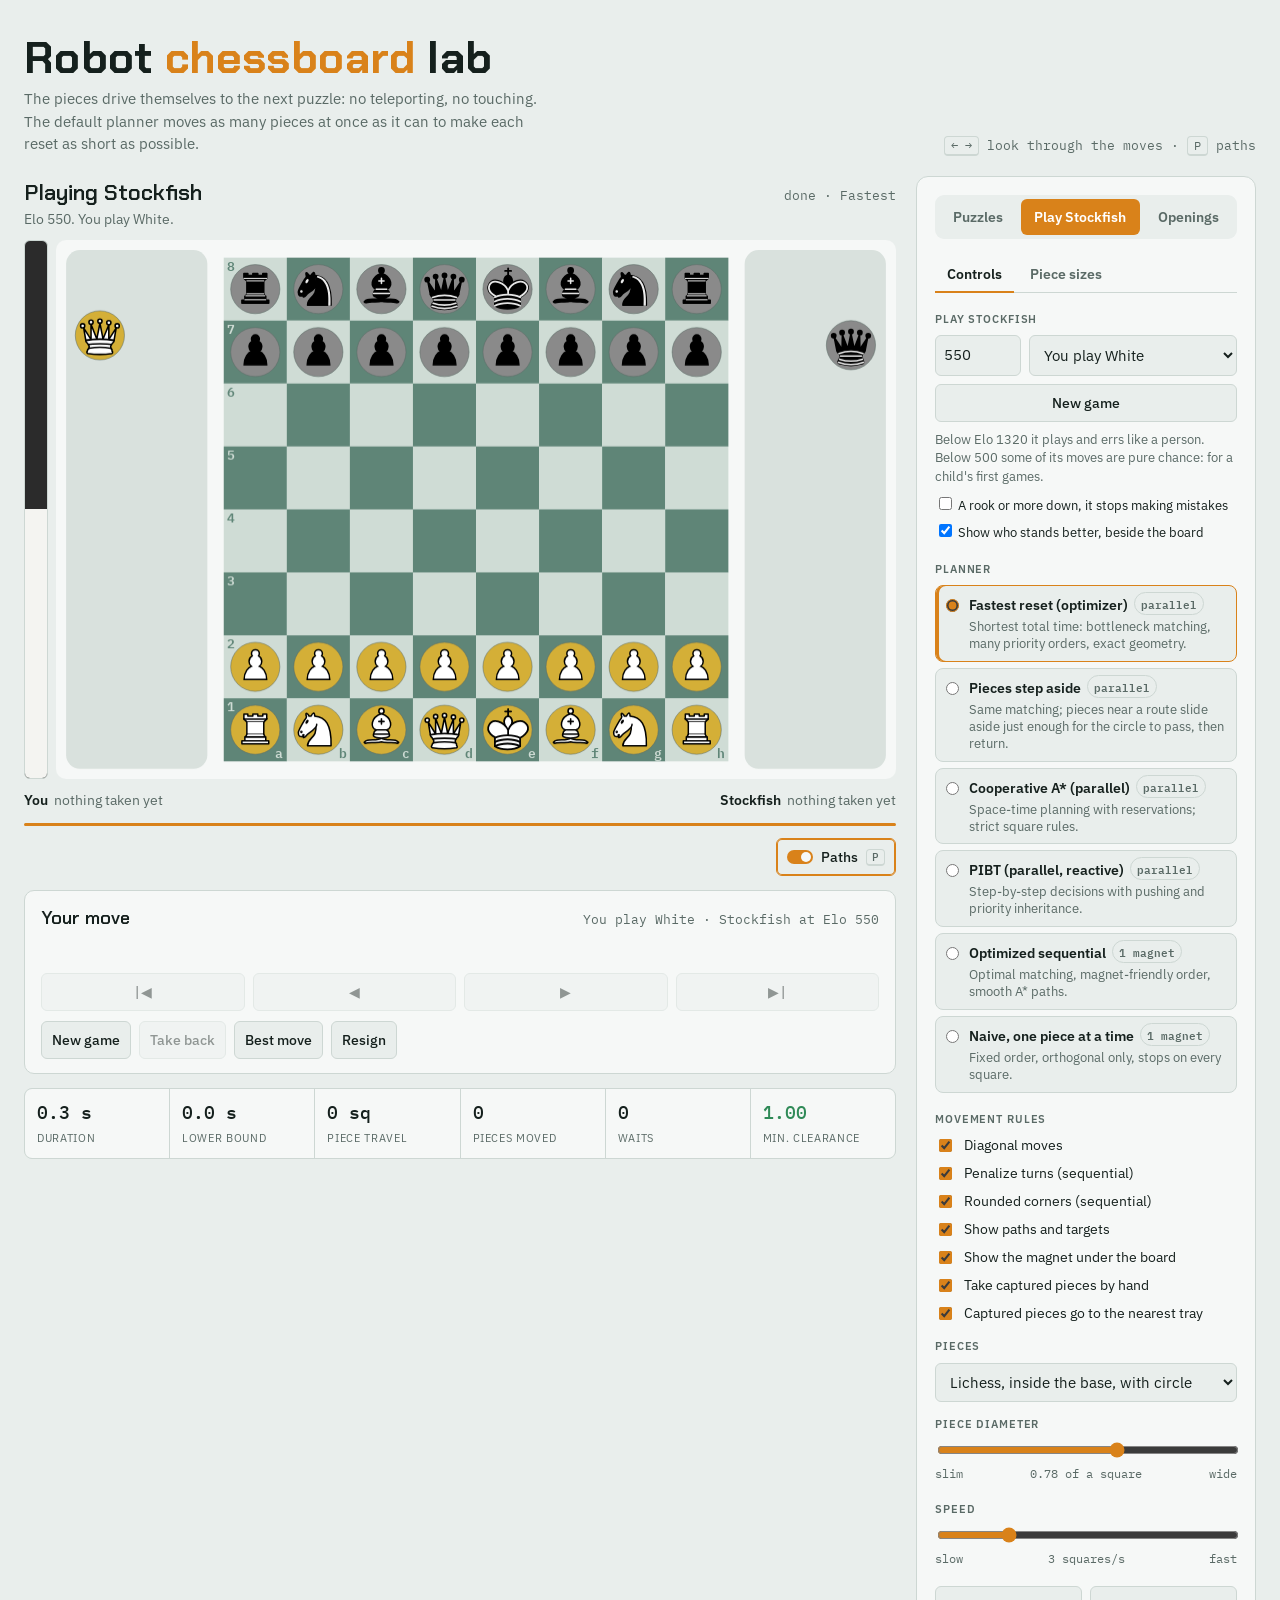
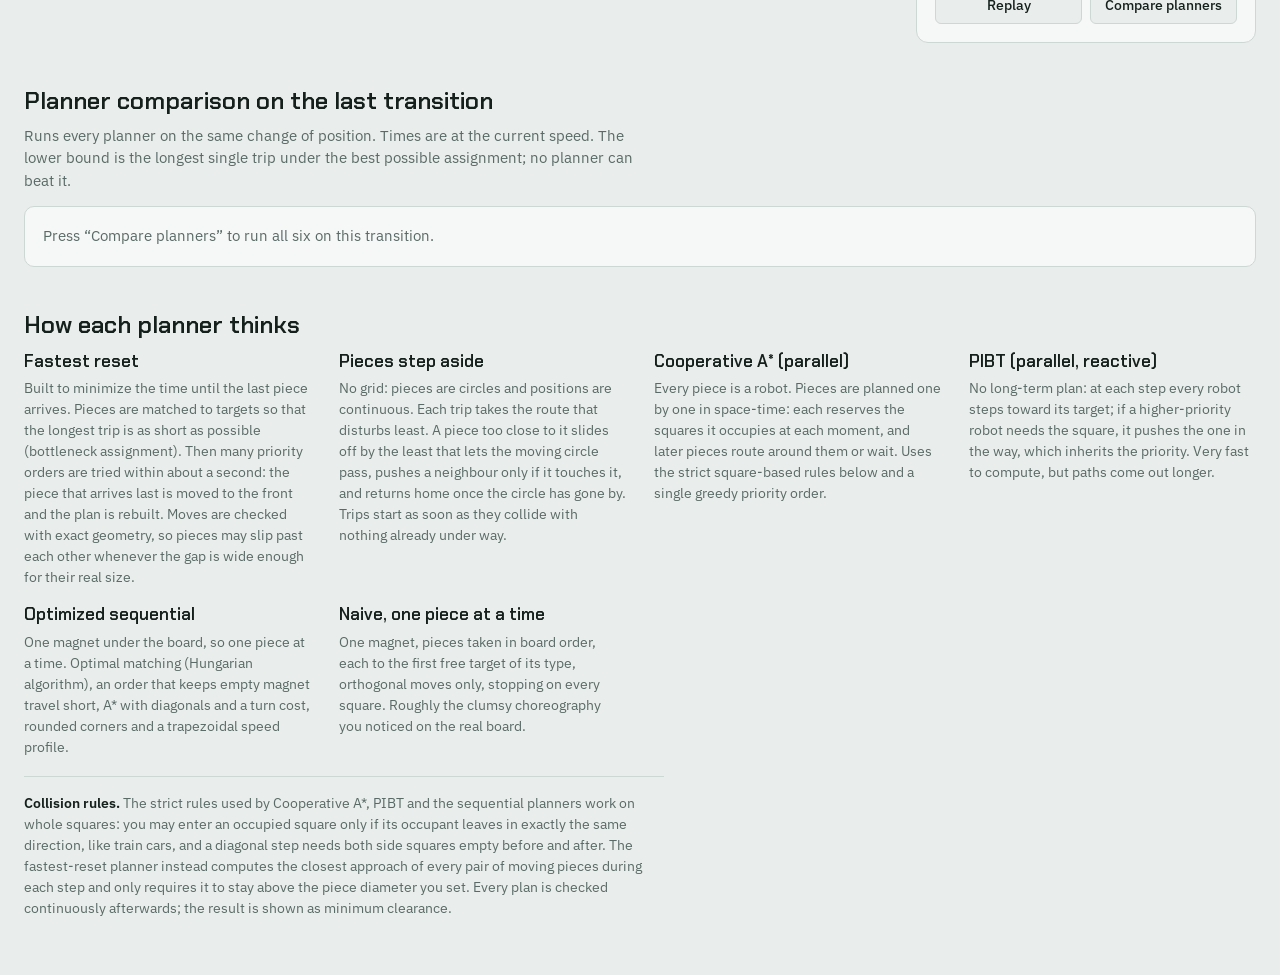
==== commit a3ad4d92: "Systems: eleven setups to build against whatever Stockfish plays Under Openings, Systems offers the " ====
--- a/static/index.html
+++ b/static/index.html
@@ -6,7 +6,7 @@
 <title>Robot Chessboard Lab</title>
 <link rel="preconnect" href="https://fonts.googleapis.com">
 <link rel="stylesheet" href="https://fonts.googleapis.com/css2?family=Chakra+Petch:wght@500;600;700&family=IBM+Plex+Sans:wght@400;500;600&family=IBM+Plex+Mono:wght@400;500&display=swap">
-<link rel="stylesheet" href="css/style.css?v=20261108h">
+<link rel="stylesheet" href="css/style.css?v=20261109a">
 </head>
 <body>
 <div class="wrap">
@@ -132,6 +132,9 @@
       </div>
       </div>
       <div class="mode-pane" id="paneOpenings" hidden>
+      <div class="seg" id="exKind" role="group" aria-label="What to practise">
+        <button type="button" data-kind="named" class="on">Named openings</button><button type="button" data-kind="sys">Systems</button>
+      </div>
       <div class="ex-setup">
         <div>
           <p class="lbl">I play</p>
@@ -145,6 +148,15 @@
         </div>
       </div>
       <button class="go" id="opStart" type="button">New game</button>
+      <div class="mode-pane" id="exSys" hidden>
+        <div class="op-pick op-follow" id="sysInfo"><span class="lbl" id="sysInfoLbl">System</span><b id="sysName"></b><small id="sysSetup"></small><p class="sys-text" id="sysIdea"></p><p class="sys-text" id="sysPlan"></p></div>
+        <div class="op-pick" id="sysNow" hidden><span class="lbl">Now</span><b id="sysProgress"></b><small id="sysNote"></small></div>
+        <div>
+          <p class="lbl">Systems</p>
+          <div class="op-list sys-list" id="sysList"></div>
+        </div>
+      </div>
+      <div class="mode-pane" id="exNamed">
       <div class="op-pick" id="exNow"><span class="lbl">Now</span><b id="exNowName">Starting position</b><small id="exNowMoves">Press New game, then pick an opening below: its ghosts show where your pieces go.</small></div>
       <div class="op-pick op-follow" id="exPick" hidden>
         <span class="lbl">You follow</span><b id="exPickName"></b><small id="exPickMoves"></small>
@@ -157,6 +169,7 @@
       </div>
       <label class="op-adv"><input type="checkbox" id="opAdv"> Advanced: show every variation, and a filter</label>
       <label class="op-adv"><input type="checkbox" id="exAlong" checked> Stockfish plays along with the opening you follow</label>
+      </div>
       <label class="op-adv"><input type="checkbox" id="evalOnOp" checked> Show who stands better, beside the board</label>
       <label><span class="lbl">Ghosts</span>
         <select id="opGhosts"><option value="all">All your pieces, at once</option><option value="next">Only your next move</option><option value="off">None</option></select></label>
@@ -225,13 +238,14 @@
   </section>
 </div>
 
-<script src="js/engine.js?v=20261108h"></script>
-<script src="js/puzzles.js?v=20261108h"></script>
-<script src="js/twins.js?v=20261108h"></script>
+<script src="js/engine.js?v=20261109a"></script>
+<script src="js/puzzles.js?v=20261109a"></script>
+<script src="js/twins.js?v=20261109a"></script>
 <script>if (/^(localhost$|127\.)/.test(location.hostname)) document.write('<script src="js/puzzles-private.js"><\/script>');</script>
-<script src="js/chess.js?v=20261108h"></script>
-<script src="js/pieces.js?v=20261108h"></script>
-<script src="js/app.js?v=20261108h"></script>
-<script src="js/openings.js?v=20261108h"></script>
+<script src="js/chess.js?v=20261109a"></script>
+<script src="js/pieces.js?v=20261109a"></script>
+<script src="js/app.js?v=20261109a"></script>
+<script src="js/openings.js?v=20261109a"></script>
+<script src="js/systems.js?v=20261109a"></script>
 </body>
 </html>
--- a/static/css/style.css
+++ b/static/css/style.css
@@ -201,3 +201,9 @@
 .op-row.sub { padding-left: 24px; font-size: 13px; }
 .op-row .fam-open { color: var(--accent); }
 .op-div { margin: 0; padding: 7px 10px; font: 600 11px var(--f-body); letter-spacing: .06em; text-transform: uppercase; color: var(--muted); background: var(--panel); border-bottom: 1px solid var(--line); }
+.sys-text { margin: 6px 0 0; font-size: 12.5px; line-height: 1.45; color: var(--ink); }
+.sys-list { height: 300px; }
+.op-row .tag { display: inline-block; min-width: 14px; margin-right: 6px; font: 600 10px var(--f-mono); padding: 1px 5px; border-radius: 4px; border: 1px solid var(--line); vertical-align: 1px; }
+.op-row .tag.w { background: var(--pw); color: var(--pw-ink); }
+.op-row .tag.b { background: var(--pb); color: var(--pb-ink); }
+.op-row .known { color: var(--good); font-size: 11px; font-weight: 600; margin-left: 6px; }
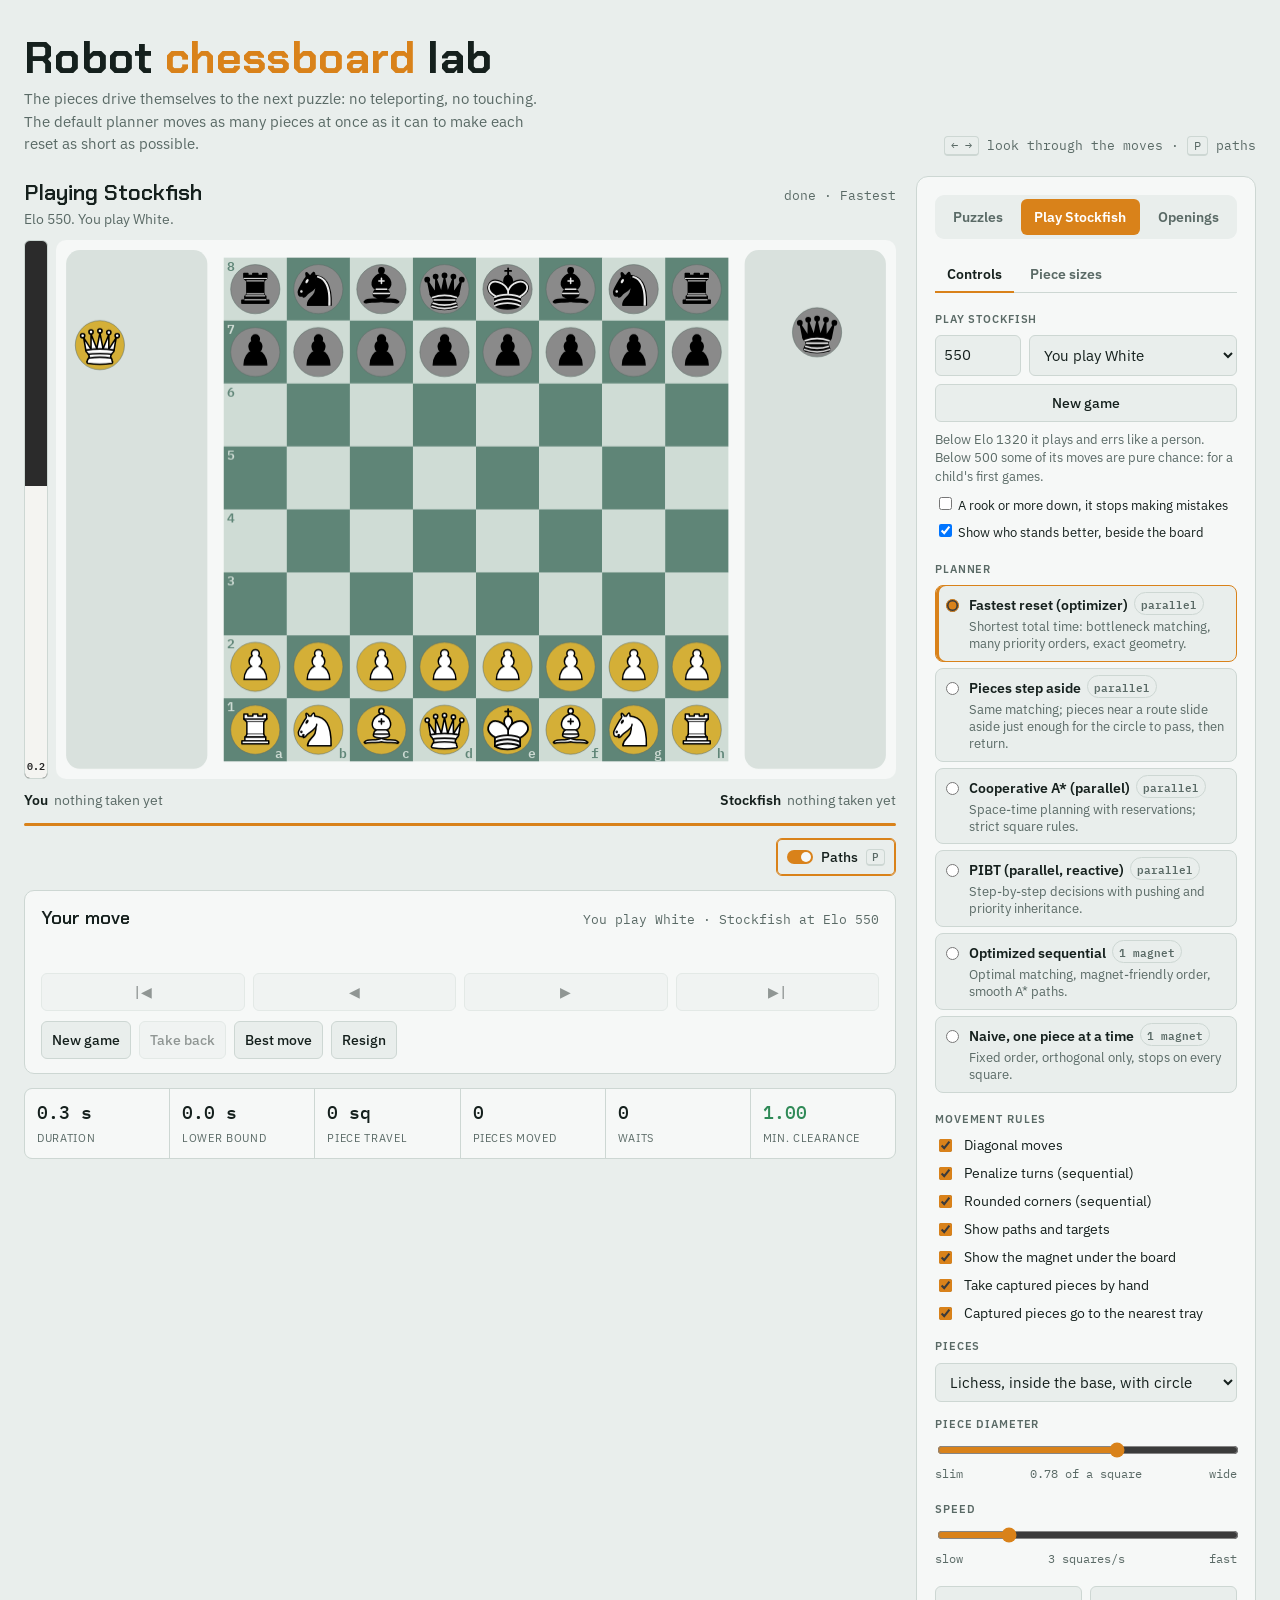
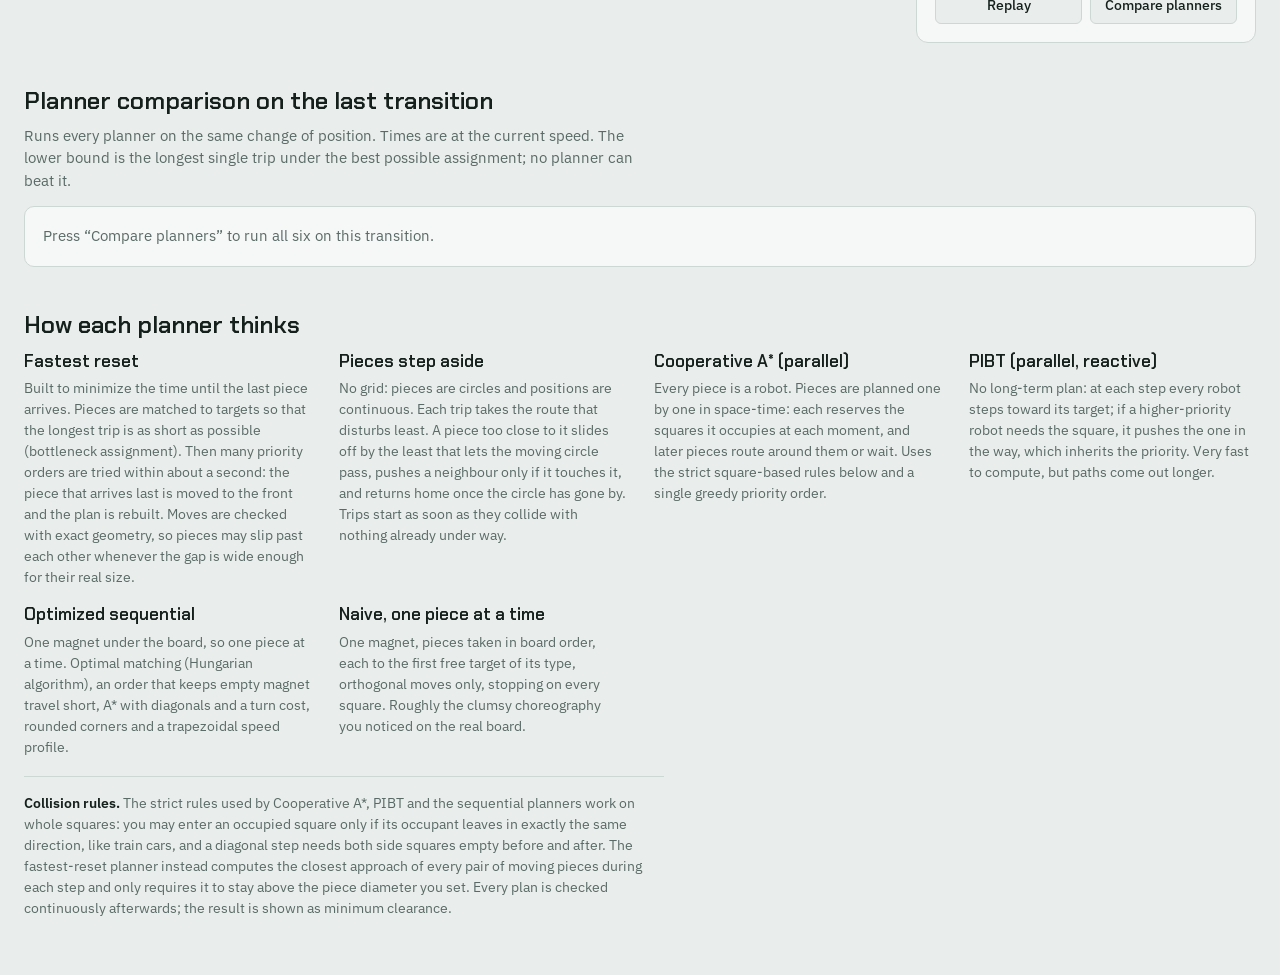
==== commit 72ee940a: "Openings load at once: moves and final positions worked out in the data file Opening the tab replaye" ====
--- a/static/index.html
+++ b/static/index.html
@@ -6,7 +6,7 @@
 <title>Robot Chessboard Lab</title>
 <link rel="preconnect" href="https://fonts.googleapis.com">
 <link rel="stylesheet" href="https://fonts.googleapis.com/css2?family=Chakra+Petch:wght@500;600;700&family=IBM+Plex+Sans:wght@400;500;600&family=IBM+Plex+Mono:wght@400;500&display=swap">
-<link rel="stylesheet" href="css/style.css?v=20261109a">
+<link rel="stylesheet" href="css/style.css?v=20261109b">
 </head>
 <body>
 <div class="wrap">
@@ -238,14 +238,14 @@
   </section>
 </div>
 
-<script src="js/engine.js?v=20261109a"></script>
-<script src="js/puzzles.js?v=20261109a"></script>
-<script src="js/twins.js?v=20261109a"></script>
+<script src="js/engine.js?v=20261109b"></script>
+<script src="js/puzzles.js?v=20261109b"></script>
+<script src="js/twins.js?v=20261109b"></script>
 <script>if (/^(localhost$|127\.)/.test(location.hostname)) document.write('<script src="js/puzzles-private.js"><\/script>');</script>
-<script src="js/chess.js?v=20261109a"></script>
-<script src="js/pieces.js?v=20261109a"></script>
-<script src="js/app.js?v=20261109a"></script>
-<script src="js/openings.js?v=20261109a"></script>
-<script src="js/systems.js?v=20261109a"></script>
+<script src="js/chess.js?v=20261109b"></script>
+<script src="js/pieces.js?v=20261109b"></script>
+<script src="js/app.js?v=20261109b"></script>
+<script src="js/openings.js?v=20261109b"></script>
+<script src="js/systems.js?v=20261109b"></script>
 </body>
 </html>
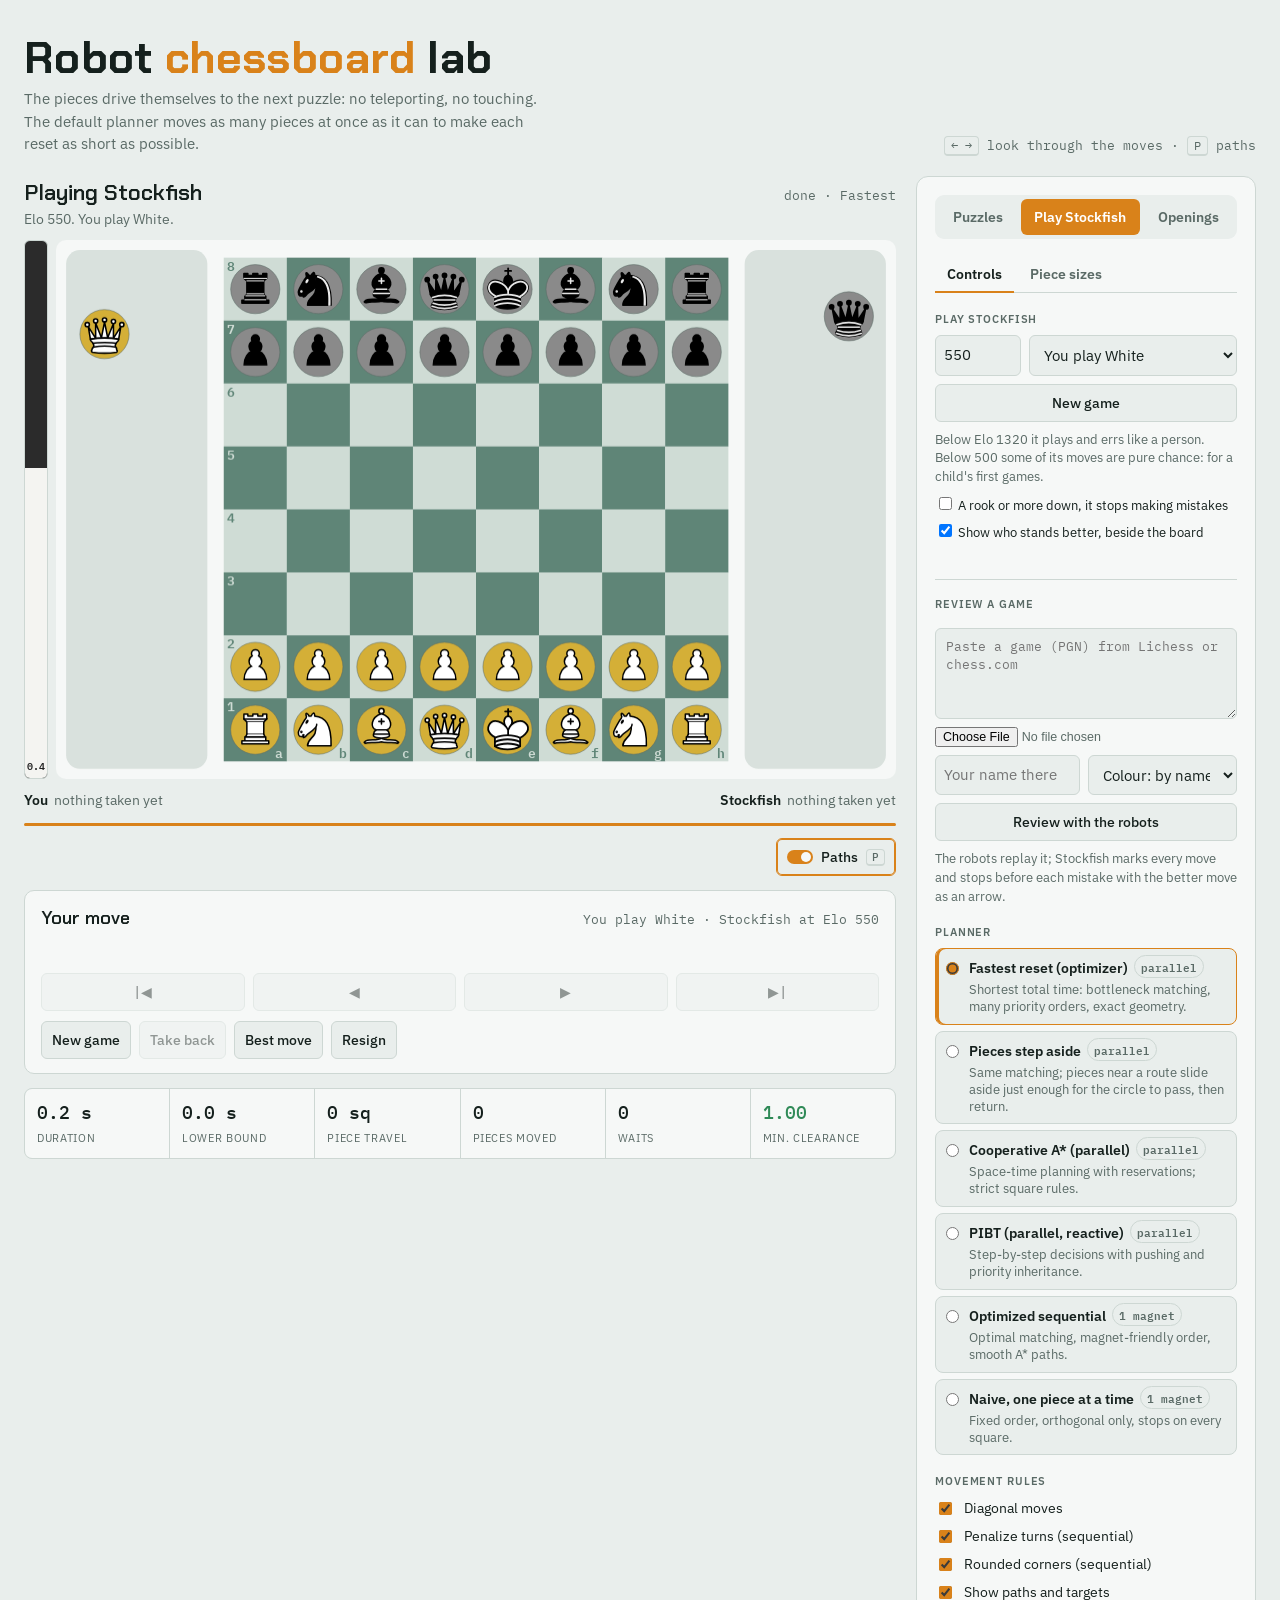
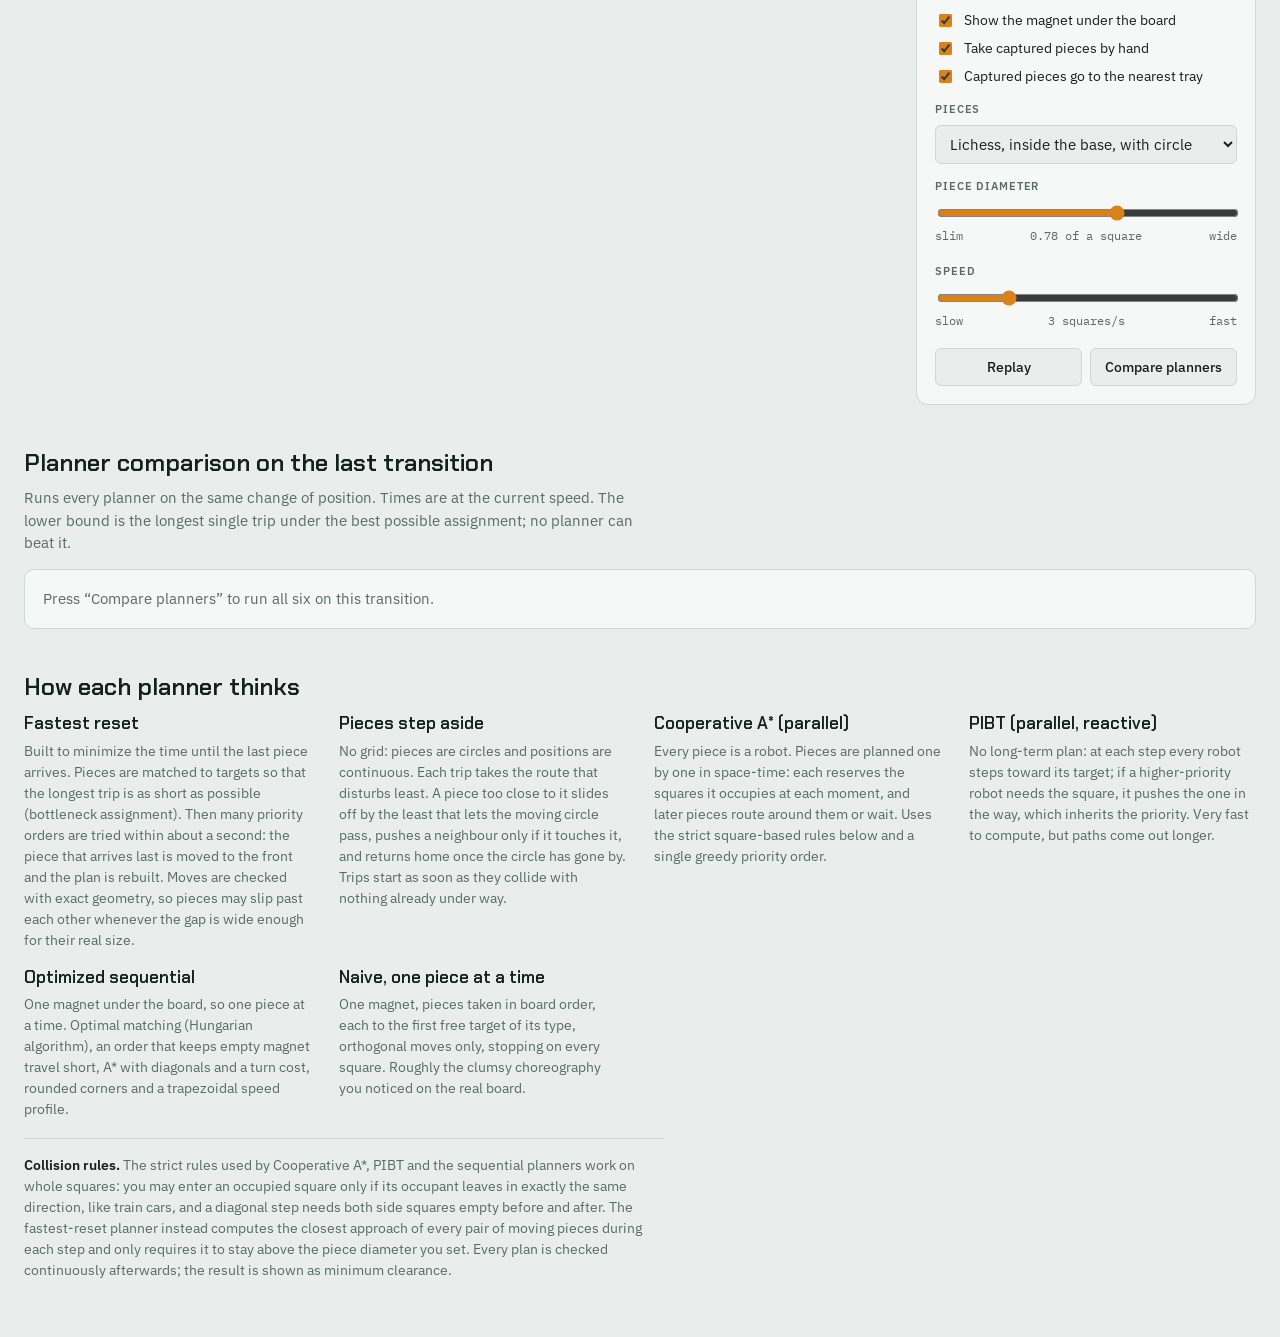
==== commit c8965e5f: "Review a game: the robots replay a PGN, Stockfish marks every move Under Play Stockfish, a game past" ====
--- a/static/index.html
+++ b/static/index.html
@@ -6,7 +6,7 @@
 <title>Robot Chessboard Lab</title>
 <link rel="preconnect" href="https://fonts.googleapis.com">
 <link rel="stylesheet" href="https://fonts.googleapis.com/css2?family=Chakra+Petch:wght@500;600;700&family=IBM+Plex+Sans:wght@400;500;600&family=IBM+Plex+Mono:wght@400;500&display=swap">
-<link rel="stylesheet" href="css/style.css?v=20261109b">
+<link rel="stylesheet" href="css/style.css?v=20261112a">
 </head>
 <body>
 <div class="wrap">
@@ -62,6 +62,7 @@
           <button class="btn" id="gRestart" type="button">Restart position</button>
           <button class="btn" id="gUndo" type="button" hidden>Take back</button>
           <button class="btn" id="gBest" type="button" hidden>Best move</button>
+          <button class="btn" id="gReviewPlay" type="button" hidden>Play</button>
           <button class="btn" id="gResign" type="button" hidden>Resign</button>
         </div>
       </div>
@@ -129,6 +130,17 @@
         <p class="sub" style="margin:8px 0 0;font-size:12.5px">Below Elo 1320 it plays and errs like a person. Below 500 some of its moves are pure chance: for a child's first games.</p>
         <label style="display:block;margin-top:8px;font-size:13px"><input type="checkbox" id="botFight"> A rook or more down, it stops making mistakes</label>
         <label style="display:block;margin-top:6px;font-size:13px"><input type="checkbox" id="evalOn" checked> Show who stands better, beside the board</label>
+      </div>
+      <div class="review-box">
+        <p class="lbl">Review a game</p>
+        <textarea id="pgnText" rows="4" placeholder="Paste a game (PGN) from Lichess or chess.com" aria-label="PGN of the game"></textarea>
+        <input type="file" id="pgnFile" accept=".pgn,.txt,text/plain" aria-label="Or open a .pgn file">
+        <div class="row">
+          <input type="text" id="reviewName" placeholder="Your name there" aria-label="Your name on Lichess or chess.com" autocomplete="off">
+          <select id="reviewMe" aria-label="Your colour in the game"><option value="auto">Colour: by name</option><option value="w">I was White</option><option value="b">I was Black</option></select>
+        </div>
+        <button class="btn" id="reviewBtn" type="button" style="width:100%">Review with the robots</button>
+        <p class="sub" id="reviewMsg" style="margin:0;font-size:12.5px">The robots replay it; Stockfish marks every move and stops before each mistake with the better move as an arrow.</p>
       </div>
       </div>
       <div class="mode-pane" id="paneOpenings" hidden>
@@ -238,14 +250,15 @@
   </section>
 </div>
 
-<script src="js/engine.js?v=20261109b"></script>
-<script src="js/puzzles.js?v=20261109b"></script>
-<script src="js/twins.js?v=20261109b"></script>
+<script src="js/engine.js?v=20261112a"></script>
+<script src="js/puzzles.js?v=20261112a"></script>
+<script src="js/twins.js?v=20261112a"></script>
 <script>if (/^(localhost$|127\.)/.test(location.hostname)) document.write('<script src="js/puzzles-private.js"><\/script>');</script>
-<script src="js/chess.js?v=20261109b"></script>
-<script src="js/pieces.js?v=20261109b"></script>
-<script src="js/app.js?v=20261109b"></script>
-<script src="js/openings.js?v=20261109b"></script>
-<script src="js/systems.js?v=20261109b"></script>
+<script src="js/chess.js?v=20261112a"></script>
+<script src="js/pieces.js?v=20261112a"></script>
+<script src="js/app.js?v=20261112a"></script>
+<script src="js/openings.js?v=20261112a"></script>
+<script src="js/systems.js?v=20261112a"></script>
+<script src="js/review.js?v=20261112a"></script>
 </body>
 </html>
--- a/static/css/style.css
+++ b/static/css/style.css
@@ -207,3 +207,12 @@
 .op-row .tag.w { background: var(--pw); color: var(--pw-ink); }
 .op-row .tag.b { background: var(--pb); color: var(--pb-ink); }
 .op-row .known { color: var(--good); font-size: 11px; font-weight: 600; margin-left: 6px; }
+.review-box { display: grid; gap: 8px; margin-top: 18px; padding-top: 16px; border-top: 1px solid var(--line); }
+.review-box textarea { width: 100%; box-sizing: border-box; font: 12.5px/1.45 var(--f-mono); color: var(--ink); background: var(--bg); border: 1px solid var(--line); border-radius: 6px; padding: 8px 10px; resize: vertical; }
+.review-box input[type=file] { font-size: 12.5px; color: var(--muted); max-width: 100%; }
+.review-box input[type=text] { flex: 1; min-width: 0; font: inherit; color: var(--ink); background: var(--bg); border: 1px solid var(--line); border-radius: 6px; padding: 8px; }
+.review-box .row select { flex: 1; min-width: 0; }
+.mv .rv { font-family: var(--f-mono); margin-left: 1px; }
+.mv .rv1i { color: var(--accent); }
+.mv .rv1 { color: var(--warn); }
+.mv .rv2 { color: #d23c2c; }
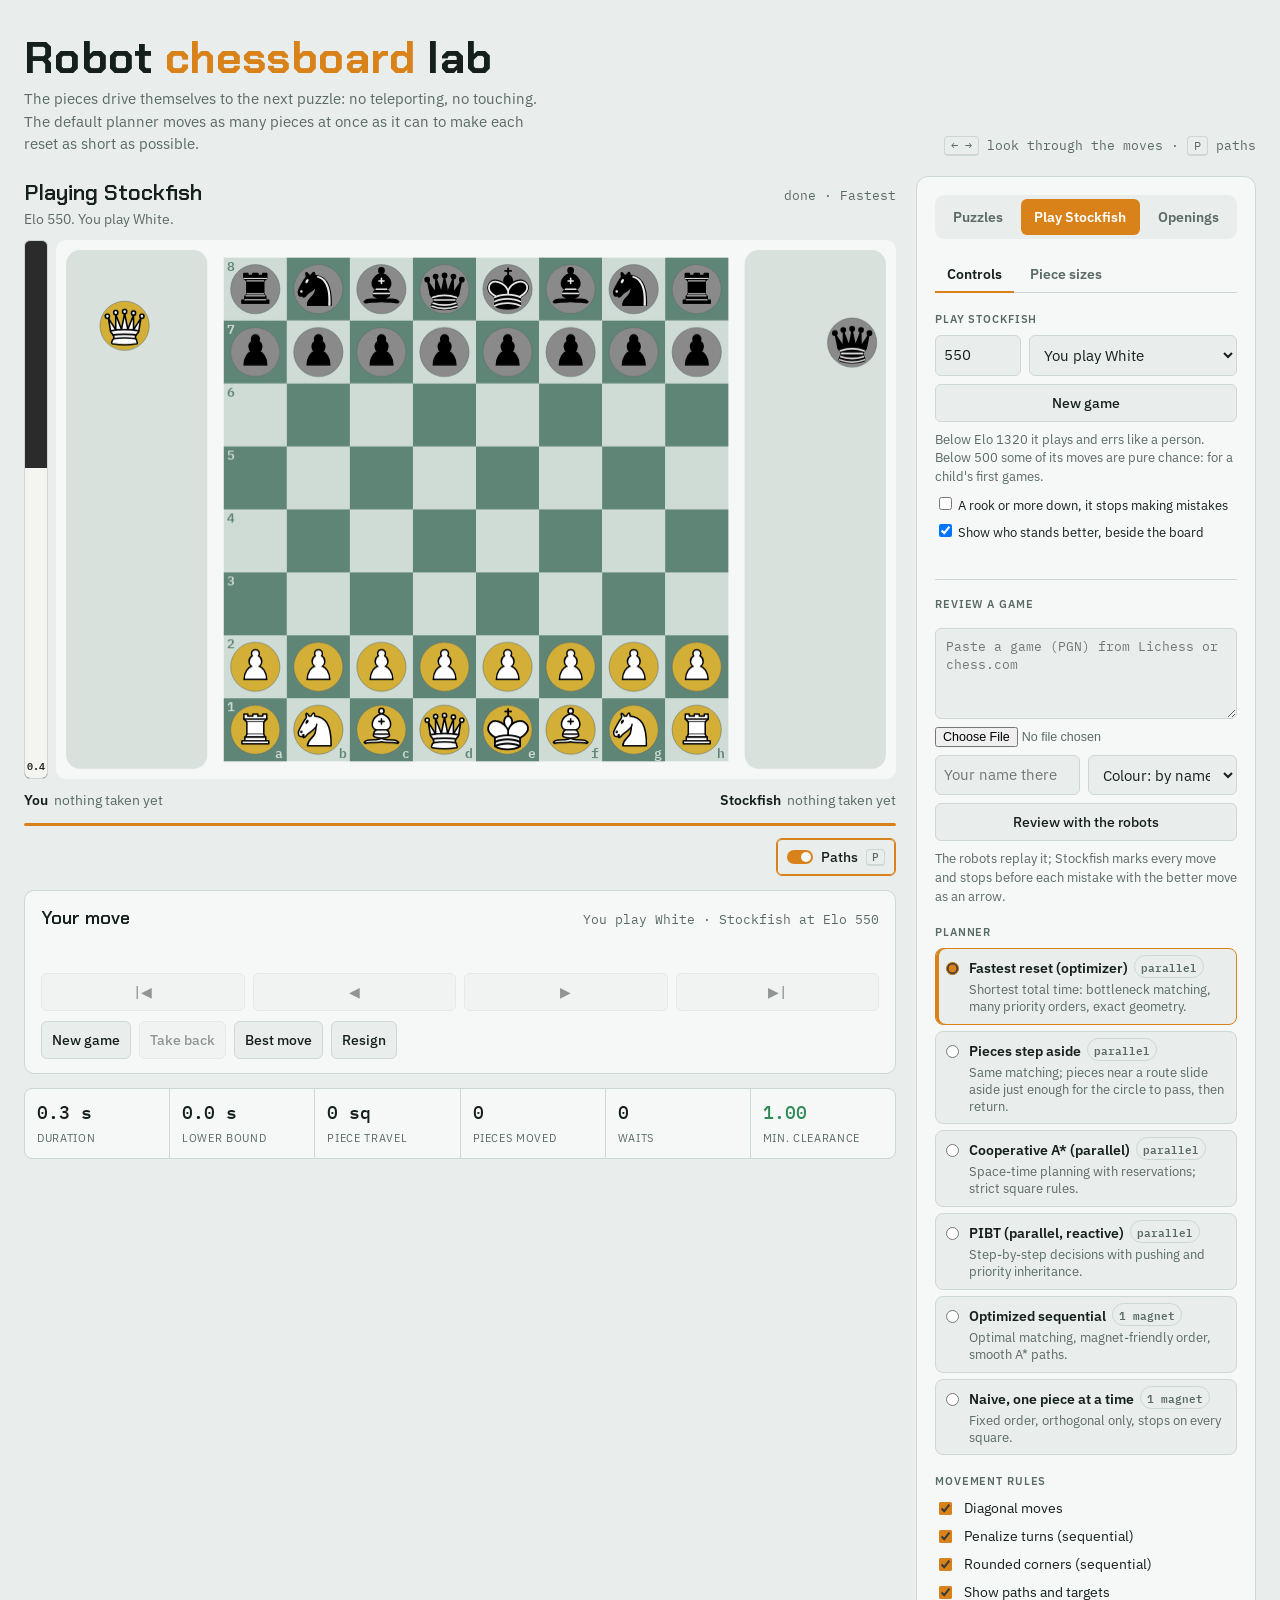
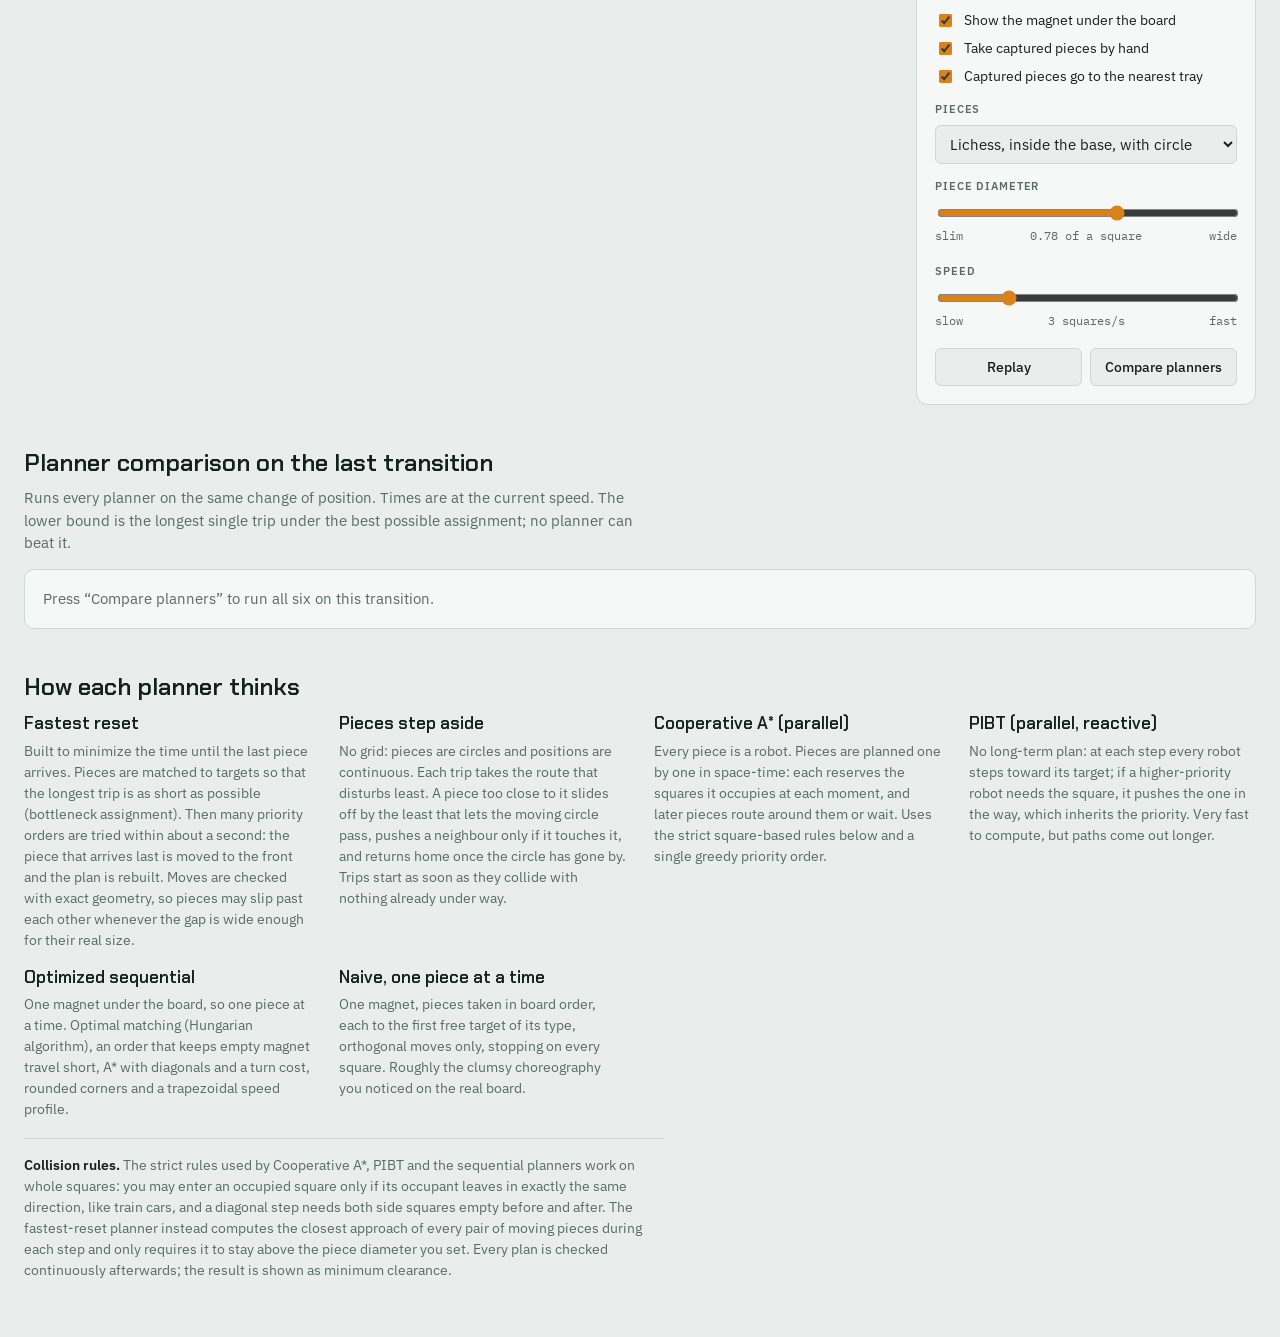
==== commit 52b8a91d: "Review: the bar showing who stands better follows the replayed game The bar only updated in games ag" ====
--- a/static/index.html
+++ b/static/index.html
@@ -6,7 +6,7 @@
 <title>Robot Chessboard Lab</title>
 <link rel="preconnect" href="https://fonts.googleapis.com">
 <link rel="stylesheet" href="https://fonts.googleapis.com/css2?family=Chakra+Petch:wght@500;600;700&family=IBM+Plex+Sans:wght@400;500;600&family=IBM+Plex+Mono:wght@400;500&display=swap">
-<link rel="stylesheet" href="css/style.css?v=20261112a">
+<link rel="stylesheet" href="css/style.css?v=20261112b">
 </head>
 <body>
 <div class="wrap">
@@ -250,15 +250,15 @@
   </section>
 </div>
 
-<script src="js/engine.js?v=20261112a"></script>
-<script src="js/puzzles.js?v=20261112a"></script>
-<script src="js/twins.js?v=20261112a"></script>
+<script src="js/engine.js?v=20261112b"></script>
+<script src="js/puzzles.js?v=20261112b"></script>
+<script src="js/twins.js?v=20261112b"></script>
 <script>if (/^(localhost$|127\.)/.test(location.hostname)) document.write('<script src="js/puzzles-private.js"><\/script>');</script>
-<script src="js/chess.js?v=20261112a"></script>
-<script src="js/pieces.js?v=20261112a"></script>
-<script src="js/app.js?v=20261112a"></script>
-<script src="js/openings.js?v=20261112a"></script>
-<script src="js/systems.js?v=20261112a"></script>
-<script src="js/review.js?v=20261112a"></script>
+<script src="js/chess.js?v=20261112b"></script>
+<script src="js/pieces.js?v=20261112b"></script>
+<script src="js/app.js?v=20261112b"></script>
+<script src="js/openings.js?v=20261112b"></script>
+<script src="js/systems.js?v=20261112b"></script>
+<script src="js/review.js?v=20261112b"></script>
 </body>
 </html>
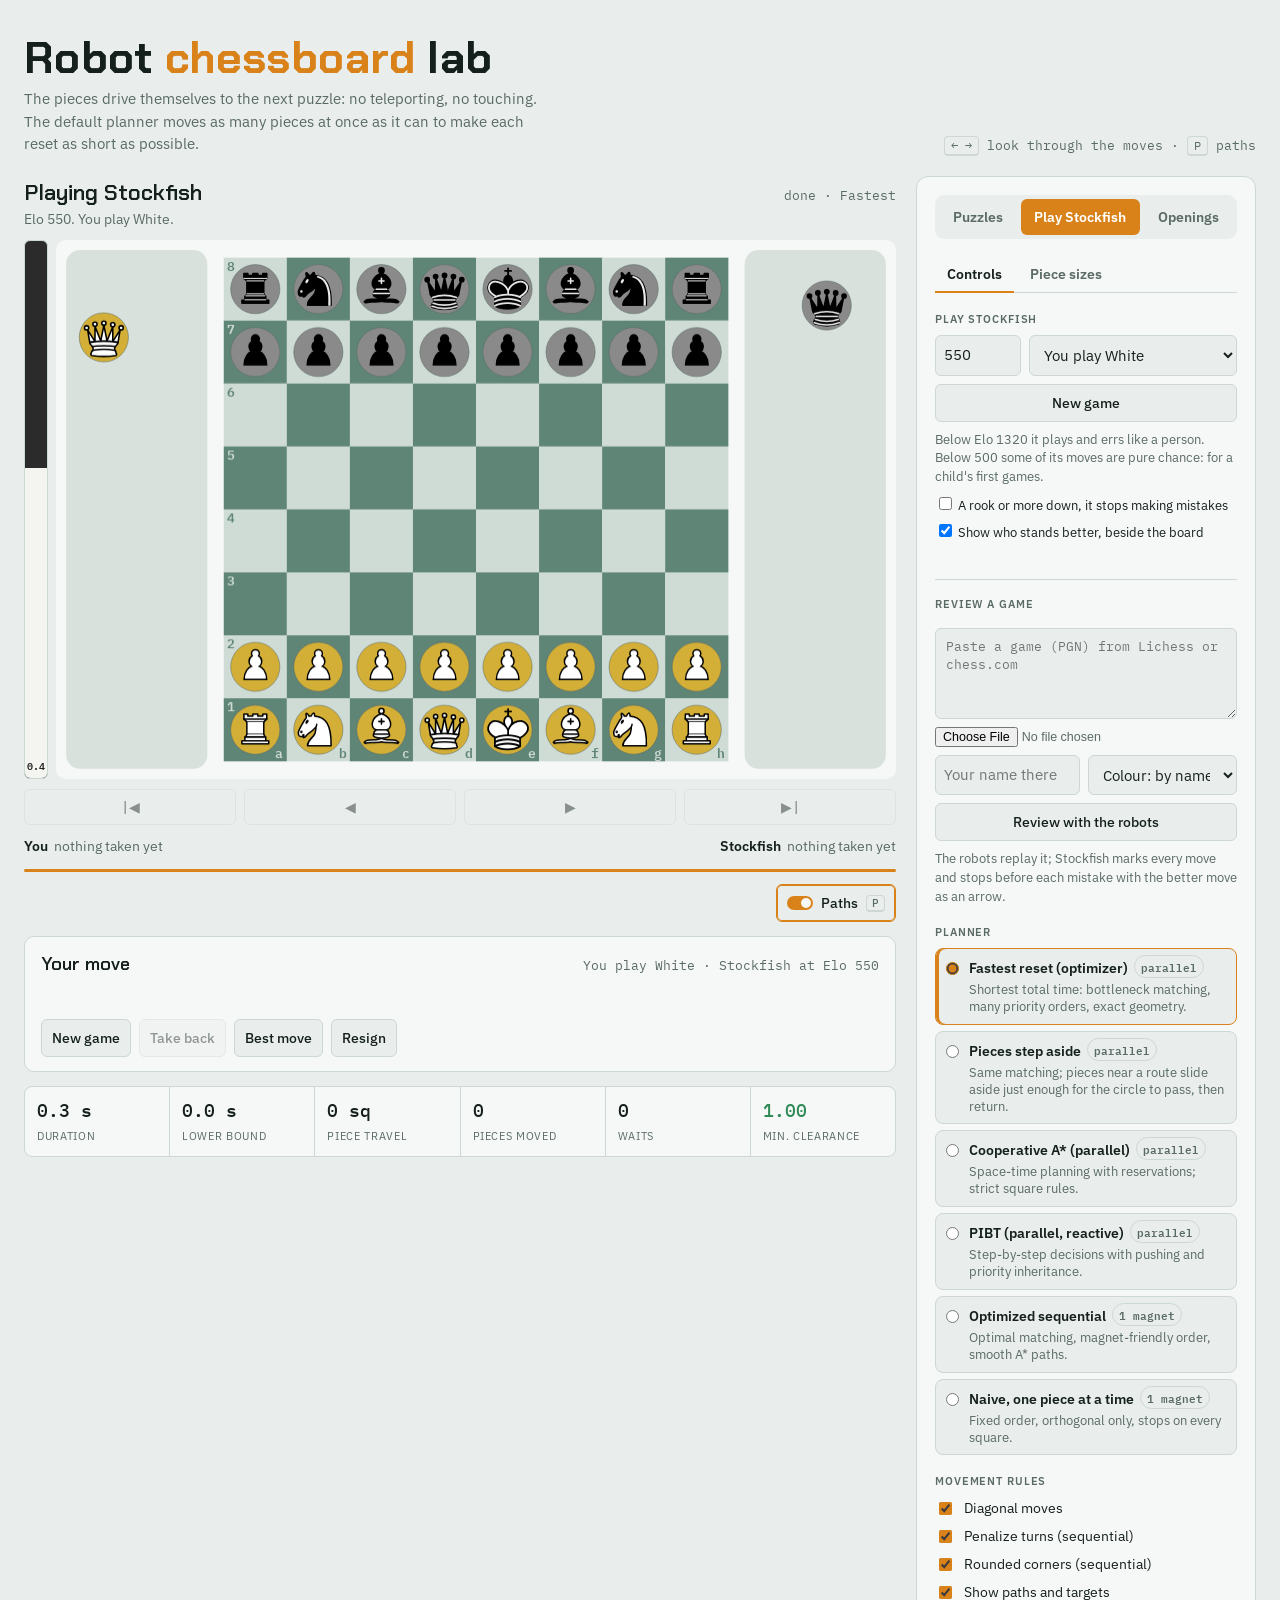
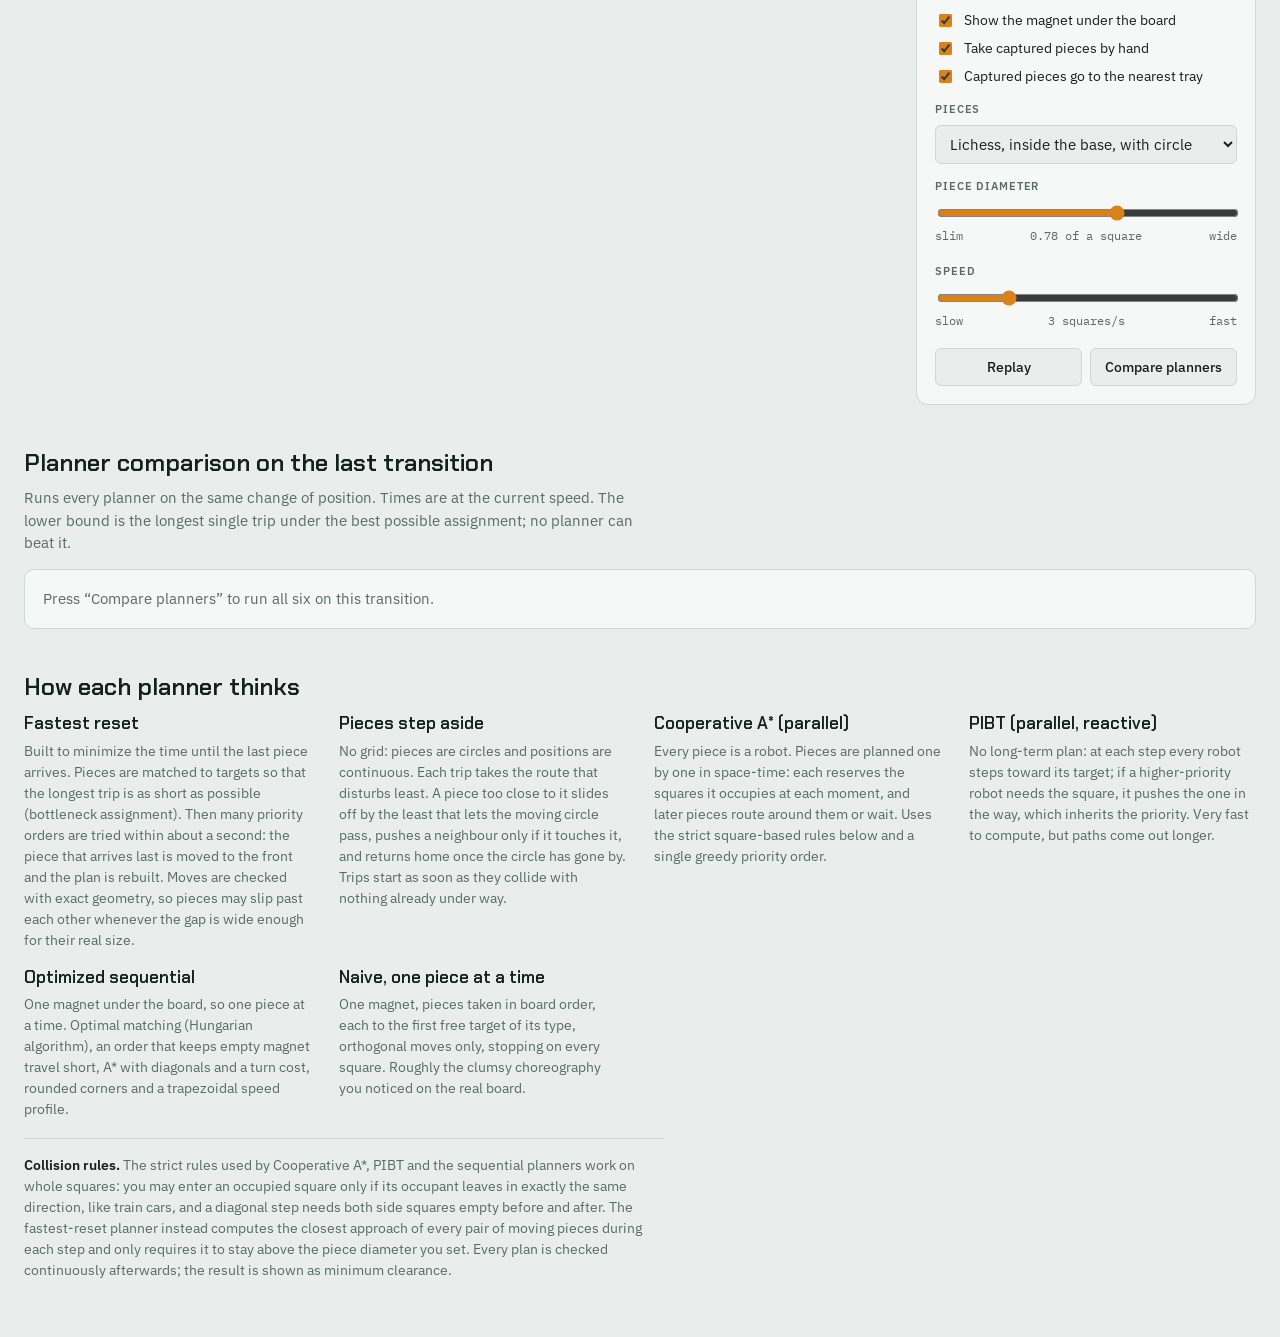
==== commit d79e954d: "Review: arrows only on your turns; move buttons right under the board In a review the arrow now show" ====
--- a/static/index.html
+++ b/static/index.html
@@ -6,7 +6,7 @@
 <title>Robot Chessboard Lab</title>
 <link rel="preconnect" href="https://fonts.googleapis.com">
 <link rel="stylesheet" href="https://fonts.googleapis.com/css2?family=Chakra+Petch:wght@500;600;700&family=IBM+Plex+Sans:wght@400;500;600&family=IBM+Plex+Mono:wght@400;500&display=swap">
-<link rel="stylesheet" href="css/style.css?v=20261112b">
+<link rel="stylesheet" href="css/style.css?v=20261112d">
 </head>
 <body>
 <div class="wrap">
@@ -27,6 +27,13 @@
       <div class="board-row">
         <div class="eval" id="evalBar" role="img" aria-label="Who stands better" hidden><i id="evalWhite"></i><span id="evalLabel"></span></div>
         <canvas id="cv" width="1270" height="860" aria-label="Chessboard with side trays for pieces not in play"></canvas>
+      </div>
+      <div class="row game-nav near" id="gNav" hidden>
+        <button class="btn" id="gFirst" type="button" title="First position (↑ or Home)" aria-label="First position">|◀</button>
+        <button class="btn" id="gBack" type="button" title="Move back (←)" aria-label="Move back">◀</button>
+        <button class="btn" id="gForward" type="button" title="Move forward (→)" aria-label="Move forward">▶</button>
+        <button class="btn" id="gLive" type="button" title="Back to the current move (↓ or End)" aria-label="Back to the current move">▶|</button>
+        <button class="btn play" id="gReviewPlay" type="button" hidden>Play</button>
       </div>
       <div class="material" id="material" hidden>
         <div class="mat-side" id="matYou"></div>
@@ -51,18 +58,11 @@
           <button class="btn" type="button" data-promo="B">Bishop</button>
           <button class="btn" type="button" data-promo="N">Knight</button>
         </div>
-        <div class="row game-nav" id="gNav" hidden>
-          <button class="btn" id="gFirst" type="button" title="First position (↑ or Home)" aria-label="First position">|◀</button>
-          <button class="btn" id="gBack" type="button" title="Move back (←)" aria-label="Move back">◀</button>
-          <button class="btn" id="gForward" type="button" title="Move forward (→)" aria-label="Move forward">▶</button>
-          <button class="btn" id="gLive" type="button" title="Back to the current move (↓ or End)" aria-label="Back to the current move">▶|</button>
-        </div>
         <div class="row">
           <button class="btn" id="gNext" type="button" hidden>Next unsolved <span aria-hidden="true">▶</span></button>
           <button class="btn" id="gRestart" type="button">Restart position</button>
           <button class="btn" id="gUndo" type="button" hidden>Take back</button>
           <button class="btn" id="gBest" type="button" hidden>Best move</button>
-          <button class="btn" id="gReviewPlay" type="button" hidden>Play</button>
           <button class="btn" id="gResign" type="button" hidden>Resign</button>
         </div>
       </div>
@@ -250,15 +250,15 @@
   </section>
 </div>
 
-<script src="js/engine.js?v=20261112b"></script>
-<script src="js/puzzles.js?v=20261112b"></script>
-<script src="js/twins.js?v=20261112b"></script>
+<script src="js/engine.js?v=20261112d"></script>
+<script src="js/puzzles.js?v=20261112d"></script>
+<script src="js/twins.js?v=20261112d"></script>
 <script>if (/^(localhost$|127\.)/.test(location.hostname)) document.write('<script src="js/puzzles-private.js"><\/script>');</script>
-<script src="js/chess.js?v=20261112b"></script>
-<script src="js/pieces.js?v=20261112b"></script>
-<script src="js/app.js?v=20261112b"></script>
-<script src="js/openings.js?v=20261112b"></script>
-<script src="js/systems.js?v=20261112b"></script>
-<script src="js/review.js?v=20261112b"></script>
+<script src="js/chess.js?v=20261112d"></script>
+<script src="js/pieces.js?v=20261112d"></script>
+<script src="js/app.js?v=20261112d"></script>
+<script src="js/openings.js?v=20261112d"></script>
+<script src="js/systems.js?v=20261112d"></script>
+<script src="js/review.js?v=20261112d"></script>
 </body>
 </html>
--- a/static/css/style.css
+++ b/static/css/style.css
@@ -37,7 +37,7 @@
 .pz-desc { color: var(--muted); font-size: 14px; }
 .clock { font-family: var(--f-mono); font-size: 13px; color: var(--muted); font-variant-numeric: tabular-nums; }
 canvas { display: block; width: 100%; height: auto; border-radius: 10px; background: var(--panel); touch-action: manipulation; }
-.board-row { display: flex; gap: 8px; align-items: stretch; }
+.board-row { display: flex; gap: 8px; align-items: stretch; justify-content: center; }
 .board-row canvas { flex: 1 1 0; min-width: 0; width: auto; }
 .eval { position: relative; flex: 0 0 24px; border-radius: 6px; overflow: hidden; background: #2b2b2b; border: 1px solid var(--line); }
 .eval[hidden] { display: none; }
@@ -216,3 +216,9 @@
 .mv .rv1i { color: var(--accent); }
 .mv .rv1 { color: var(--warn); }
 .mv .rv2 { color: #d23c2c; }
+.game-nav.near { display: flex; gap: 8px; margin-top: 10px; }
+.game-nav.near[hidden] { display: none; }
+.game-nav.near .btn { flex: 1 1 0; font-family: var(--f-mono); padding-block: 8px; }
+.game-nav.near .btn.play { flex: 1.4 1 0; font-family: var(--f-body); font-weight: 600; background: var(--accent); color: var(--accent-ink); border-color: transparent; }
+.game-nav.near .btn.play[hidden] { display: none; }
+.game-nav.near .btn.play:disabled { background: var(--panel); color: var(--muted); border-color: var(--line); }
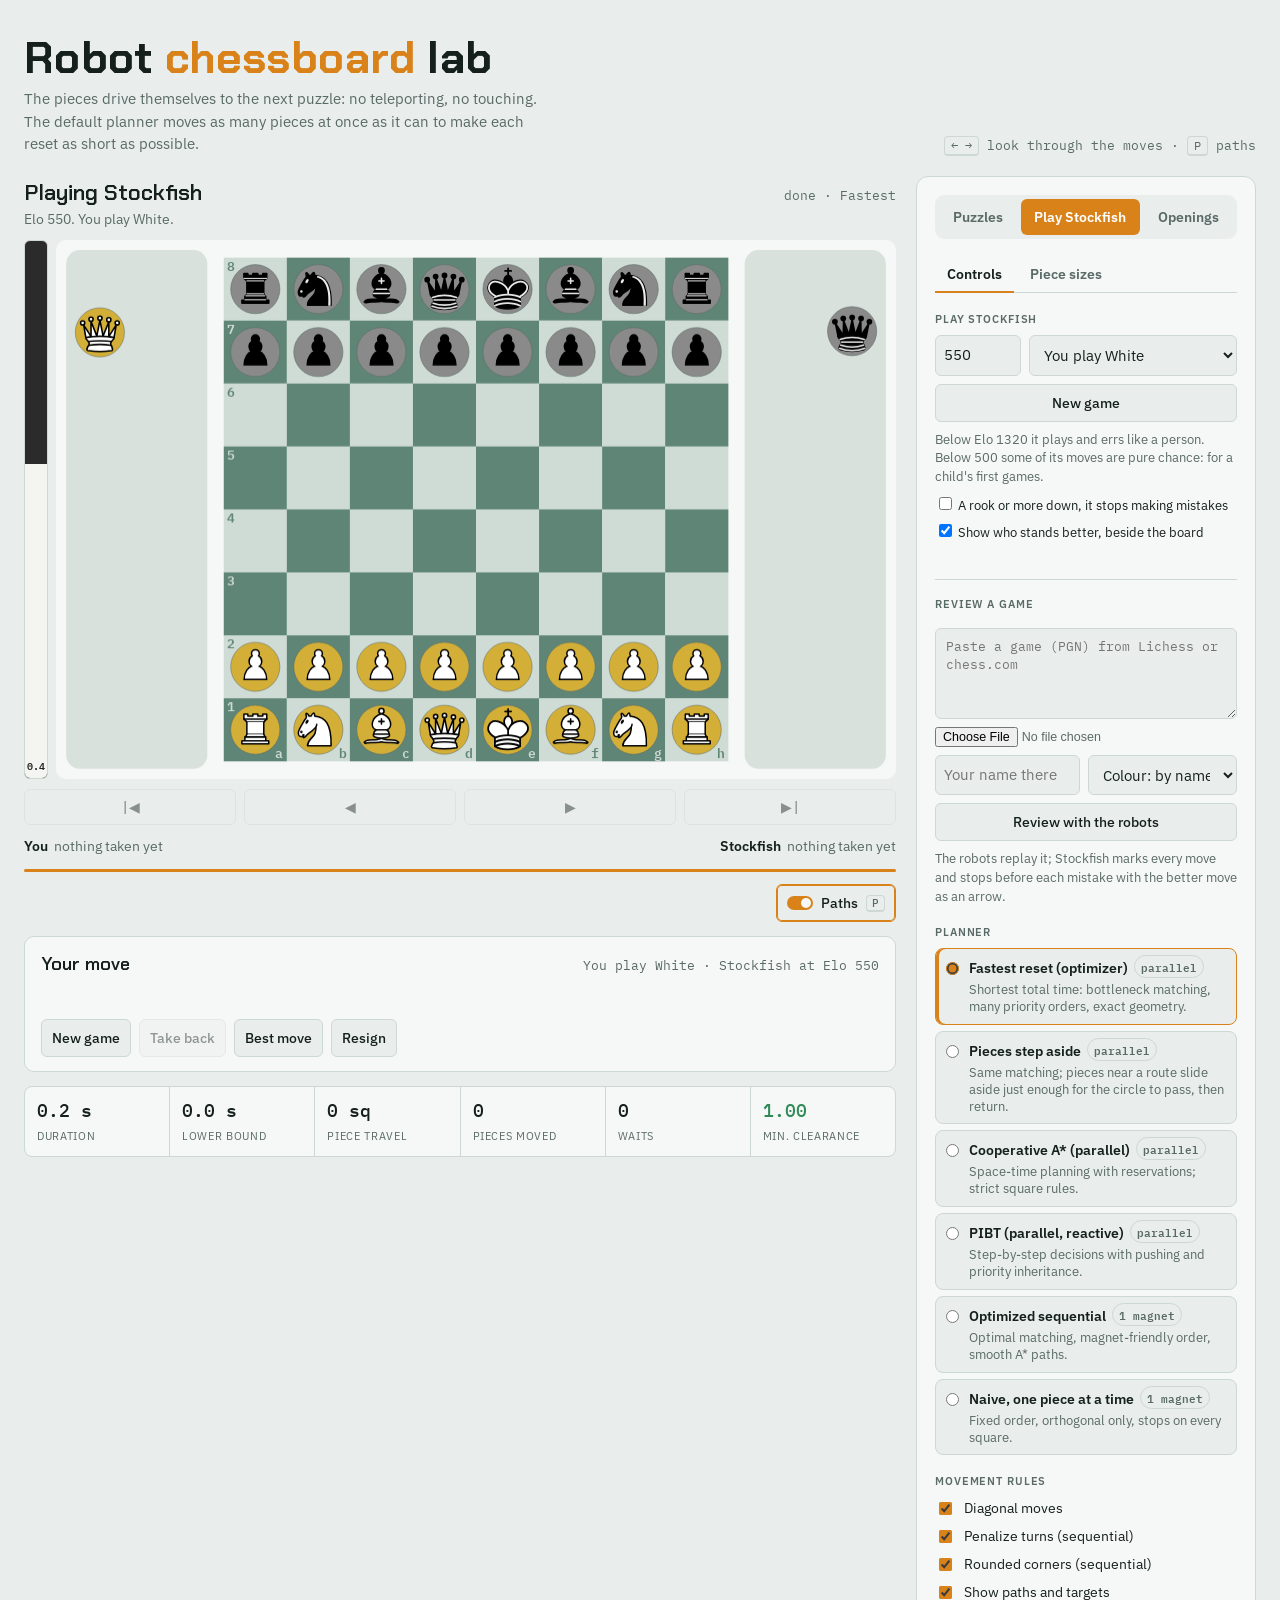
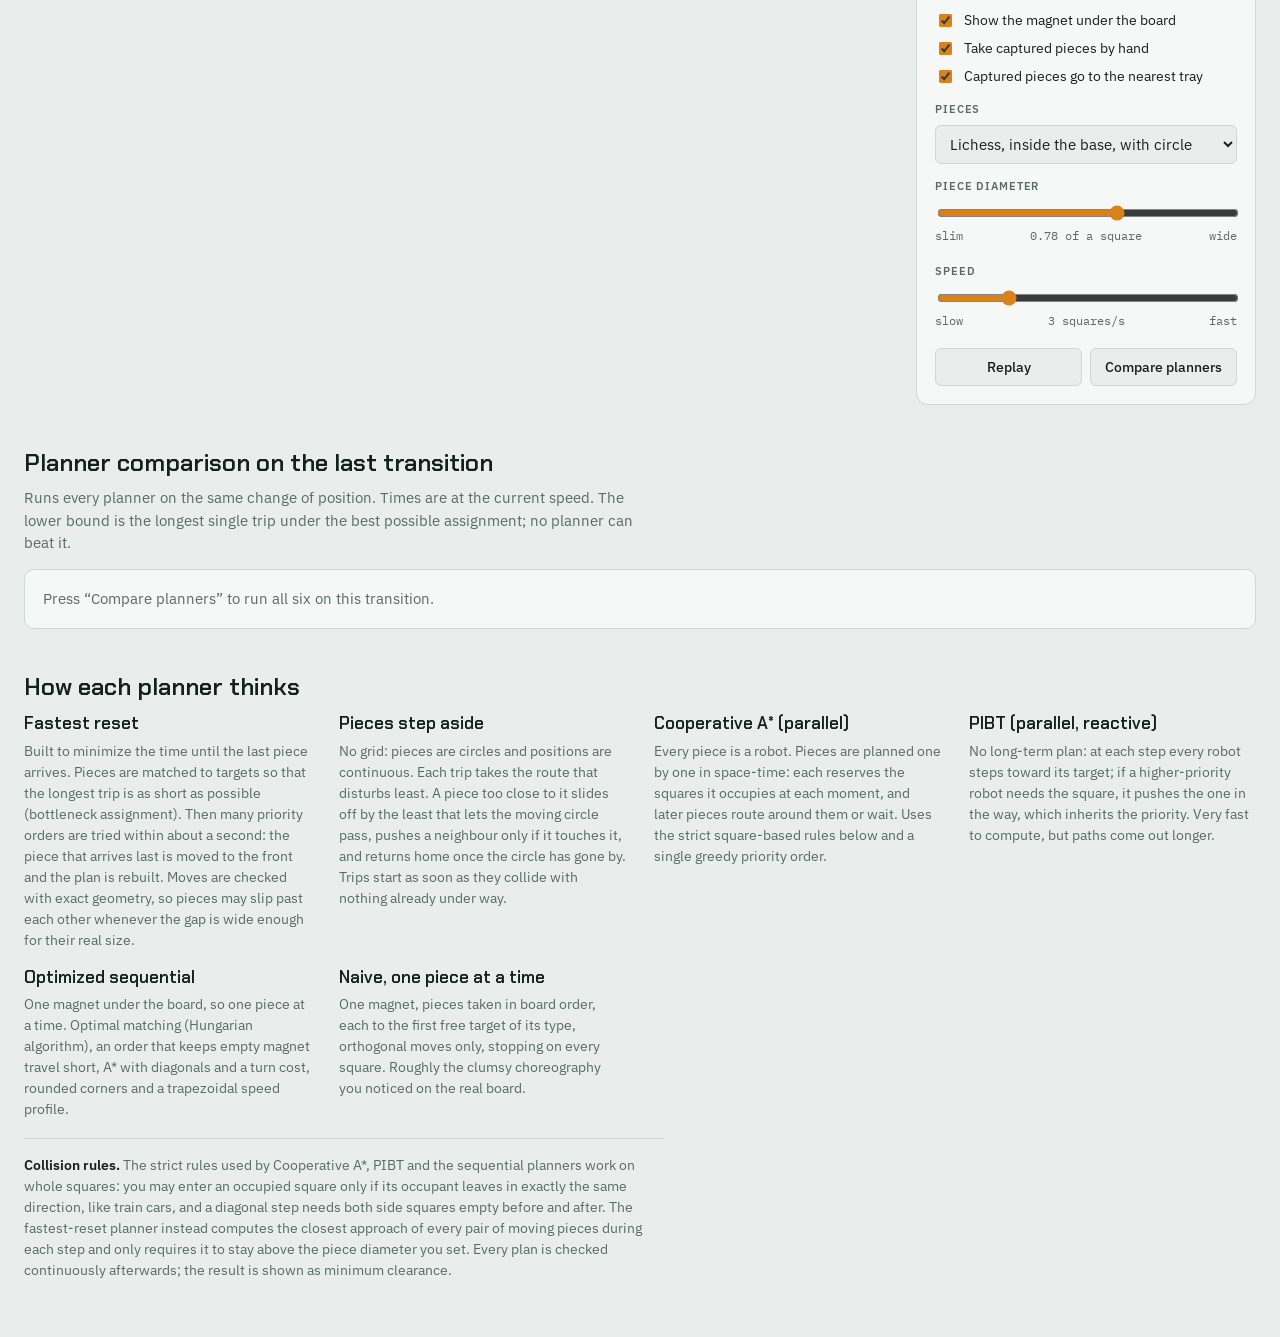
==== commit feabe224: "How well each side played: Lichess accuracy and the bot's Elo for it At the end of a game against th" ====
--- a/static/index.html
+++ b/static/index.html
@@ -6,7 +6,7 @@
 <title>Robot Chessboard Lab</title>
 <link rel="preconnect" href="https://fonts.googleapis.com">
 <link rel="stylesheet" href="https://fonts.googleapis.com/css2?family=Chakra+Petch:wght@500;600;700&family=IBM+Plex+Sans:wght@400;500;600&family=IBM+Plex+Mono:wght@400;500&display=swap">
-<link rel="stylesheet" href="css/style.css?v=20261112d">
+<link rel="stylesheet" href="css/style.css?v=20261112f">
 </head>
 <body>
 <div class="wrap">
@@ -52,6 +52,7 @@
       <div class="game" id="game" hidden>
         <div class="game-head"><div class="game-status" id="gStatus">Your move</div><div class="clock" id="gMode"></div></div>
         <div class="moves" id="gMoves"></div>
+        <div class="perf" id="gPerf" hidden></div>
         <div class="row game-promo" id="gPromo" hidden>
           <button class="btn" type="button" data-promo="Q">Queen</button>
           <button class="btn" type="button" data-promo="R">Rook</button>
@@ -250,15 +251,15 @@
   </section>
 </div>
 
-<script src="js/engine.js?v=20261112d"></script>
-<script src="js/puzzles.js?v=20261112d"></script>
-<script src="js/twins.js?v=20261112d"></script>
+<script src="js/engine.js?v=20261112f"></script>
+<script src="js/puzzles.js?v=20261112f"></script>
+<script src="js/twins.js?v=20261112f"></script>
 <script>if (/^(localhost$|127\.)/.test(location.hostname)) document.write('<script src="js/puzzles-private.js"><\/script>');</script>
-<script src="js/chess.js?v=20261112d"></script>
-<script src="js/pieces.js?v=20261112d"></script>
-<script src="js/app.js?v=20261112d"></script>
-<script src="js/openings.js?v=20261112d"></script>
-<script src="js/systems.js?v=20261112d"></script>
-<script src="js/review.js?v=20261112d"></script>
+<script src="js/chess.js?v=20261112f"></script>
+<script src="js/pieces.js?v=20261112f"></script>
+<script src="js/app.js?v=20261112f"></script>
+<script src="js/openings.js?v=20261112f"></script>
+<script src="js/systems.js?v=20261112f"></script>
+<script src="js/review.js?v=20261112f"></script>
 </body>
 </html>
--- a/static/css/style.css
+++ b/static/css/style.css
@@ -222,3 +222,13 @@
 .game-nav.near .btn.play { flex: 1.4 1 0; font-family: var(--f-body); font-weight: 600; background: var(--accent); color: var(--accent-ink); border-color: transparent; }
 .game-nav.near .btn.play[hidden] { display: none; }
 .game-nav.near .btn.play:disabled { background: var(--panel); color: var(--muted); border-color: var(--line); }
+.perf { display: grid; gap: 6px; padding: 10px 12px; border: 1px solid var(--line); border-left: 3px solid var(--good); border-radius: 8px; background: var(--bg); }
+.perf[hidden] { display: none; }
+.perf-head { display: flex; flex-wrap: wrap; gap: 4px 10px; align-items: baseline; }
+.perf-note { font-size: 12px; color: var(--muted); }
+.perf-row { display: grid; grid-template-columns: minmax(0, 1fr) auto minmax(0, 1.4fr); gap: 12px; align-items: baseline; font-size: 14px; }
+.perf-row > b { font: 600 16px var(--f-mono); font-variant-numeric: tabular-nums; }
+.perf-wait { font-size: 13px; color: var(--muted); }
+.perf .btn { justify-self: start; }
+.perf-row small { color: var(--muted); font-size: 12px; }
+.perf-row.avg { padding-top: 6px; border-top: 1px solid var(--line); }
